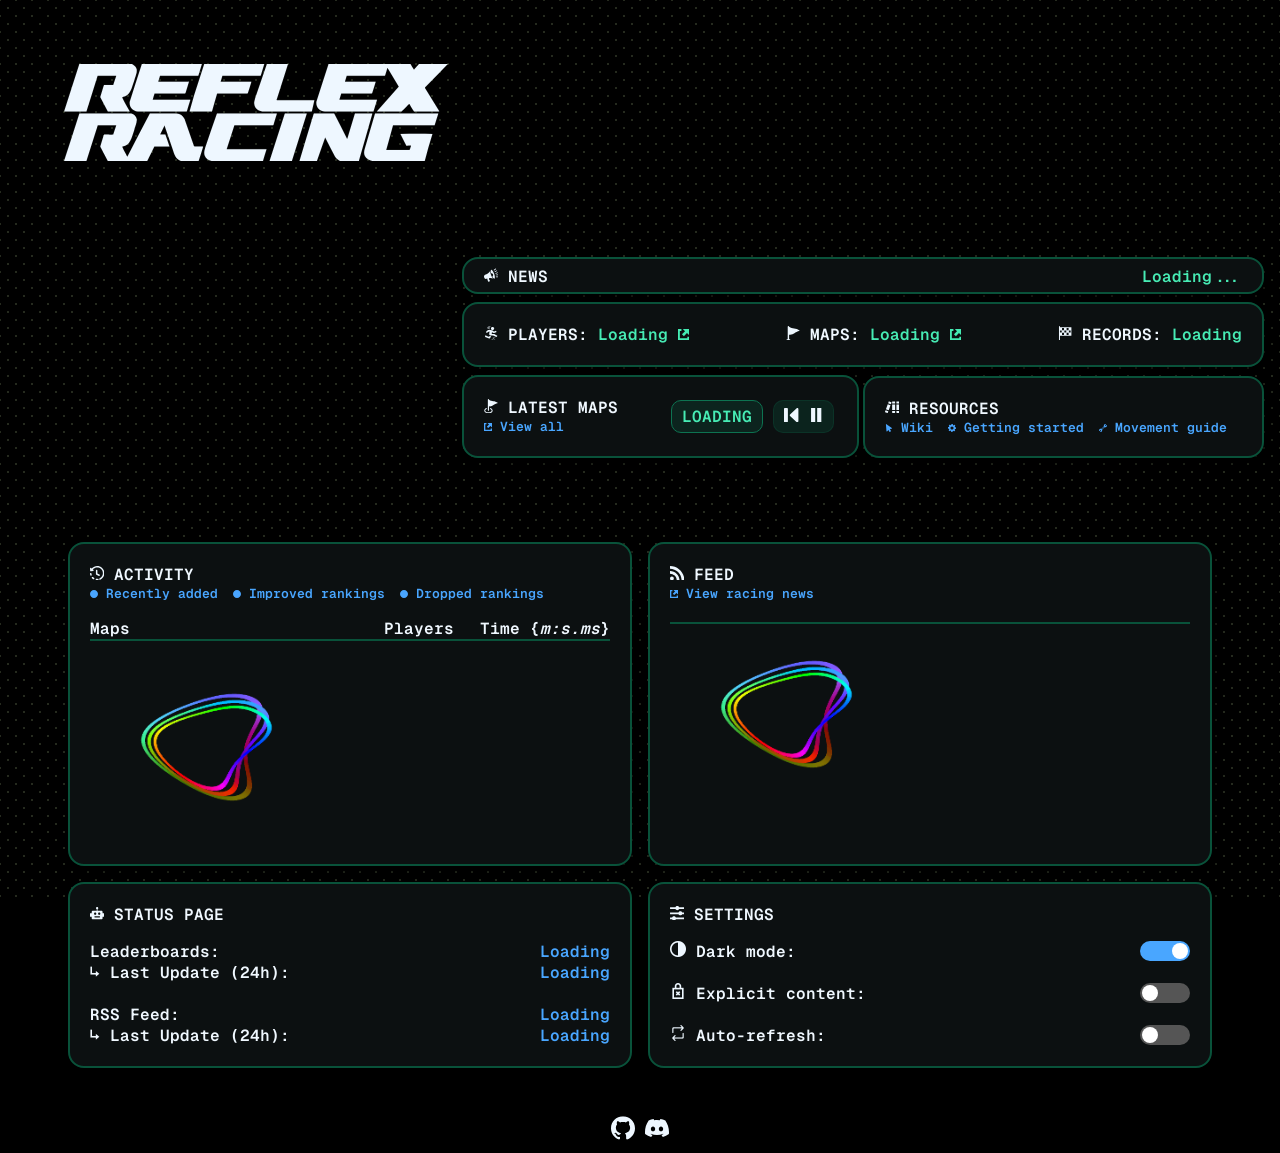
==== leaderboards/index.htm @ 03b244c4 "Updated trimmed text formatting and fetch idb failover" ====
<!DOCTYPE html>
<html>
    <head>
        <meta charset="utf-8" name="viewport" content="width=device-width, initial-scale=1">
        <link rel="shortcut icon" href="../static/images/favicon.ico" type="image/x-icon">
        <link rel="stylesheet" href="../bin/core/fonts.css?v=0.1">
        <link rel="stylesheet" href="../bin/core/style.css?v=0.2">
        <link id="theme" rel="stylesheet" href="../bin/core/themedark.css?v=0.1">
        <script src="../bin/core/collection.js?v=0.1"></script>
        <script src="../bin/core/leaderboards.js?v=0.1"></script>
        <script src="../bin/core/content.js?v=0.1"></script>
        <title>Reflex Racing > Leaderboards</title>
    </head>
    <body style="cursor:default">
        <div id="background" class="bg-pattern"></div>
        <a id="logo" class="logo-leaderboards" href="../"></a>
        <div class="rc-header-panels svg-info-large">
            <div class="rc-info-panel">
                <div class="info-panel-summary">
                    <div class="info-panel-row-details">
                        <span id="info_panel_quick_announcement_title">NEWS</span>
                        <span id="info_panel_quick_announcement_content" class="info-panel-content-details svg-info"><a href="#loading">Loading...</a></span>
                    </div>
                </div>
            </div>
            <div class="rc-info-panel">
                <div class="info-panel-summary">
                    <div class="info-panel-row-details">
                        <span><span id="info_panel_stats_players"></span><span id="player_count" class="info-panel-content-details svg-info">PLAYERS</span></span>
                        <span><span id="info_panel_stats_maps"></span><span id="map_count" class="info-panel-content-details svg-info">MAPS</span></span>
                        <span><span id="info_panel_stats_records"></span><span id="record_count" class="info-panel-content-details svg-info">RECORDS</span></span>
                    </div>
                </div>
            </div>
            <div class="rc-info-panel">
                <div class="info-panel-summary">
                    <span id="info_panel_maps_title" class="info-panel-title"></span>
                    <span class="info-panel-details svg-info-small"><a id="info_panel_show_all_maps" href="./maps/"></a></span>
                </div>
                <div class="slideshow-panel-controls">
                    <span id="slideshow_panel_controls_status" class="btn-flat btn-flat-info">LOADING</span>
                    <div class="slideshow-panel-media-buttons">
                        <button onclick="resetSlideshow()" id="slideshow_panel_controls_rewind" class="btn-text" disabled>Rewind</button>
                        <button onclick="autoSlideshow()" id="slideshow_panel_controls_play" class="btn-text" disabled>Play</button>
                    </div>
                </div>
            </div>
            <div class="rc-info-panel">
                <div class="info-panel-summary">
                    <span id="info_panel_resources_title" class="info-panel-title"></span>
                    <span id="info_panel_resources_links" class="info-panel-details svg-info-small"></span>
                </div>
            </div>
        </div>
        <div id="slideshow" class="rc-slideshow svg-info"></div>
        <div class="rc-info-panels svg-info-large">
            <div class="rc-info-panels-left">
                <div class="rc-info-panel info-panel-column rc-activity-panel">
                    <div class="info-panel-card">
                        <div id="info_panel_activity_header" class="info-panel-scroll-header">
                            <span id="info_panel_activity_title" class="info-panel-title">ACTIVITY</span>
                            <span id="info_panel_activity_header_panel" class="info-panel-details svg-info-small">Loading</span>
                            <ul id="info_panel_activity_tabs" class="info-panel-row-details info-panel-row-activity">
                                <li><span class="info-panel-activity-grid-left"><span>Maps</span><span>Players</span></span><span class="info-panel-activity-grid-right">Time {<i>m:s.ms</i>}</span></li>
                            </ul>
                        </div>
                        <ul id="info_panel_activity_data" class="info-panel-row-details info-panel-row-activity"></ul>
                    </div>
                </div>
                <div class="rc-info-panel info-panel-column">
                    <div class="info-panel-card">
                        <span id="info_panel_statuspage_title" class="info-panel-title">STATUS PAGE</span>
                        <ul class="info-panel-row-details">
                            <li><span class="info-panel-title">Leaderboards:</span><span id="info_panel_tracker_status" class="info-panel-details svg-info" style="cursor:pointer;">Loading</span></li>
                            <li><span class="info-panel-title">&rdsh; Last Update (24h):</span><span id="info_panel_tracker_lastupdate" class="info-panel-details svg-info">Loading</span></li><br>
                            <li><span class="info-panel-title">RSS Feed:</span><span id="info_panel_rss_status" class="info-panel-details svg-info" style="cursor:pointer;">Loading</span></li>
                            <li><span class="info-panel-title">&rdsh; Last Update (24h):</span><span id="info_panel_rss_lastupdate" class="info-panel-details svg-info">Loading</span></li>
                        </ul>
                    </div>
                </div>
            </div>
            <div class="rc-info-panels-right">
                <div class="rc-info-panel info-panel-column rc-rss-panel">
                    <div class="info-panel-card">
                        <div id="info_panel_feed_header" class="info-panel-scroll-header">
                            <span id="info_panel_feed_title" class="info-panel-title">FEED</span>
                            <span class="info-panel-details svg-info-small"><a id="info_panel_community_feed" href="/news" title="News page is wip"></a></span>
                        </div>
                        <div class="info-panel-row-details">
                            <div id="info_panel_feed_content"></div>
                        </div>
                    </div>
                </div>
                <div class="rc-info-panel info-panel-column">
                    <div class="info-panel-card">
                        <span id="info_panel_settings_title" class="info-panel-title">SETTINGS</span>
                        <ul class="info-panel-row-details">
                            <li><span class="info-panel-title"><img id="info_panel_settings_darkmode_preview" src="../static/images/shortcut_darkmode_switch.png" class="shortcut-preview"/> Dark mode:</span><span class="info-panel-details svg-info toggle"><input id="info_panel_settings_darkmode" type="checkbox" onchange="changeStyleCSS(this)" checked/><label id="info_panel_settings_darkmode_label"></label></span></li><br>
                            <li><span class="info-panel-title"><img id="info_panel_settings_nsfw_preview" src="../static/images/shortcut_nsfw_off.png" class="shortcut-preview"/> Explicit content:</span><span class="info-panel-details svg-info toggle"><input id="info_panel_settings_nsfw" type="checkbox" onchange="changeExplicitContent(this)"/><label id="info_panel_settings_nsfw_label"></label></span></li><br>
                            <li><span class="info-panel-title"><img id="info_panel_settings_autorefresh_preview" src="../static/images/shortcut_autorefresh_off.png" class="shortcut-preview"/> Auto-refresh:</span><span class="info-panel-details svg-info toggle"><input id="info_panel_settings_autorefresh" type="checkbox" onchange="changeAutoRefresh(this)"/><label id="info_panel_settings_autorefresh_label"></label></span></li>
                        </ul>
                    </div>
                </div>
            </div>
        </div>
        <div id="footer" class="svg-info-xlarge"></div>
        <script>
            initIDB();
            initCheckbox('info_panel_settings_darkmode', lsiTheme, 'dark');
            initCheckbox('info_panel_settings_nsfw', lsiNSFW, '1');
            initCheckbox('info_panel_settings_autorefresh', lsiAutoRefresh, '1');
            changeStyleCSS();
            changeExplicitContent();
            changeAutoRefresh();
            document.getElementById('footer').innerHTML = footerLinks;
            //Header [News]
            document.getElementById('info_panel_quick_announcement_title').innerHTML = SVG_ANNOUCEMENT+' NEWS';
            document.getElementById('info_panel_quick_announcement_content').innerHTML = '<a href="#loading">Loading...</a>';
            //Header [Stats]
            document.getElementById('info_panel_stats_players').innerHTML = SVG_PLAYER+' PLAYERS: ';
            document.getElementById('player_count').innerHTML = '<a href="'+getHrefPlayer()+'">Loading '+SVG_OPEN_LINK+'</a>';
            document.getElementById('info_panel_stats_maps').innerHTML = SVG_MAP+' MAPS: ';
            document.getElementById('map_count').innerHTML = '<a href="'+getHrefMap()+'">Loading '+SVG_OPEN_LINK+'</a>';
            document.getElementById('info_panel_stats_records').innerHTML = SVG_RECORD+' RECORDS: ';
            document.getElementById('record_count').innerHTML = 'Loading';
            //Header [Latest Maps]
            document.getElementById('info_panel_maps_title').innerHTML = SVG_LATEST_MAP+' LATEST MAPS';
            document.getElementById('info_panel_show_all_maps').innerHTML = SVG_OPEN_LINK_SMALL+' View all';
            //Header [Slideshow controls]
            document.getElementById('slideshow_panel_controls_rewind').innerHTML = SVG_REWIND;
            document.getElementById('slideshow_panel_controls_play').innerHTML = SVG_PAUSE;
            //Header [Resources]
            document.getElementById('info_panel_resources_title').innerHTML = SVG_RESOURCES+' RESOURCES';
            document.getElementById('info_panel_resources_links').innerHTML = '<a href="/wiki/reflex-racing-wiki">'+SVG_WIKI+' Wiki</a>'+
                '<a href="/wiki/getting-started">'+SVG_GEAR+' Getting started</a>'+
                '<a href="/wiki/movement/menu">'+SVG_WRENCH+' Movement guide</a>';
            //Panel [Activity]
            document.getElementById('info_panel_activity_title').innerHTML = SVG_ACTIVITY+' ACTIVITY';
            document.getElementById('info_panel_activity_header_panel').innerHTML = '<button activityClassName="new-ranking" onclick="displayActivity(this, true)" class="btn-text" disabled>'+SVG_TOGGLE_ENABLED+' Recently added</button>'+
                '<button activityClassName="improved-ranking" onclick="displayActivity(this, true)" class="btn-text" disabled>'+SVG_TOGGLE_ENABLED+' Improved rankings</button>'+
                '<button activityClassName="dropped-ranking" onclick="displayActivity(this, true)" class="btn-text" disabled>'+SVG_TOGGLE_ENABLED+' Dropped rankings</button>';
            document.getElementById('info_panel_activity_data').innerHTML = LOADING_GIF_L1;
            //Panel [Feed]
            document.getElementById('info_panel_feed_title').innerHTML = SVG_RSS+' FEED';
            document.getElementById('info_panel_community_feed').innerHTML = SVG_OPEN_LINK_SMALL+' View racing news';
            document.getElementById('info_panel_feed_content').innerHTML = LOADING_GIF_L1;
            //Panel [Status Page]
            document.getElementById('info_panel_statuspage_title').innerHTML = SVG_BOT+' STATUS PAGE';
            //Panel [Settings]
            document.getElementById('info_panel_settings_title').innerHTML = SVG_SETTINGS+' SETTINGS';

            async function main() {
                const rawMaps = await getIDBDataset(idbKeyMaps);
                const rawPlayers = await getIDBDataset(idbKeyPlayers);
                const rawRecords = await getIDBDataset(idbKeyRecords);
                const rawActivity = await getIDBDataset(idbKeyActivity);
                const rawRSS = await getIDBDataset(idbKeyRSS);
                const rawMetadata = await getIDBDataset(idbKeyMetadata);

                const fnMaps = new Maps(rawMaps);
                const fnPlayers = new Players(rawPlayers);
                const fnRecords = new Records(rawRecords);
                const fnActivity = new Activity(rawActivity);
                const fnMetadata = new Metadata(rawMetadata);

                const leaderboardsPreview = () => {
                    let i = 0, output = '';
                    const cardMaxRecords = 6;
                    const mapLBCharLimit = 27;
                    const latestMaps = fnMaps.getLatest(40, mapLBCharLimit);
                    while(i < latestMaps.length) {
                        const topRecords = fnRecords.getByMap(latestMaps[i].id);
                        const mapTitle = '<a class="cell-title" href="'+getHrefMap(latestMaps[i].id, 0)+'">'+SVG_OPEN_LINK+'&nbsp;'+filterExplicitContent(latestMaps[i].title, latestMaps[i].censored_title).span+'</a>';
                        let mapPreview = '<a href="'+getHrefMap(latestMaps[i].id, 0)+'">';
                        if(latestMaps[i].preview_url) {
                            mapPreview += '<img map_id="'+latestMaps[i].id+'" class="cell-preview" src="'+latestMaps[i].preview_url+'" onerror="setBackgroundAlt(this);"/></a>';
                        }
                        else {
                            if(latestMaps[i].creator === 'null') {
                                mapPreview += '<div class="cell-broken-preview"><span>'+SVG_WARN+'</span>&nbsp;<span>Deleted</span>&nbsp;<span>'+SVG_WARN+'</span></div>';
                            }
                            else {
                                mapPreview += '<div class="cell-missing-preview"><span>No preview</span></div></a>';
                            }
                        }
                        const mapRecords = '<span class="cell-records no-select">'+topRecords.length+' Record'+(topRecords.length !== 1 ? 's': '')+'</span>';

                        let mapTopPlayer = '';
                        for(let pl = 0; pl < cardMaxRecords; pl++) {
                            mapTopPlayer += '<li class="cell-leaderboards-row '+getTableRowBGColor(pl)+'">';
                            if(topRecords[pl]) {
                                const formattedScore = formatScore(topRecords[pl].score);
                                const playerName = fnPlayers.getNameById(topRecords[pl].player_id, false, 26-formattedScore.length);
                                if(playerName.str) {
                                    mapTopPlayer += '<span class="cell-top-player-name-'+pl+'">'+
                                                        '<span class="cell-top-player-position">#'+(pl+1)+'</span>&nbsp;'+
                                                        '<a href="'+getHrefPlayer(topRecords[pl].player_id)+'">'+playerName.span+'</a>'+
                                                    '</span>'+
                                                    '<span class="cell-top-player-score-'+pl+'">'+formattedScore+'</span></li>';
                                }
                                else {
                                    mapTopPlayer += '<span class="cell-top-player-name-'+pl+'">'+
                                                        '<span class="cell-top-player-position">#'+(pl+1)+'</span>&nbsp;[deleted]'+
                                                    '</span>'+
                                                    '<span class="cell-top-player-score-'+pl+'">'+formattedScore+'</span></li>';
                                }
                            }
                            else {
                                mapTopPlayer += '&nbsp;</li>';
                            }
                        }
                        const mapPlayers = '<ul class="cell-players">'+mapTopPlayer+'</ul>';

                        output += '<div class="cell-map">'+mapTitle+mapPreview+mapRecords+mapPlayers+'</div>';
                        i++;
                    }

                    if(output !== '') {
                        return '<div id="slideshow_wrapper" class="cell-group cell-group-scroll">'+output+'</div>'+'<div id="slideshow_wrapper_hidden" aria-hidden class="cell-group cell-group-scroll">'+output+'</div>';
                    }
                    return output;
                };

                const activityPreview = (recordLimit = 200) => {
                    let output = new Array();
                    const activityObj = fnActivity.orderByDate();
                    for(let ai = 0; ai < activityObj.length; ai++) {
                        const playerNameEntry = fnPlayers.getNameById(activityObj[ai].player_id, true);
                        let playerName = (playerNameEntry.str || '[deleted]');
                        let mapTitle = fnMaps.getTitleById(activityObj[ai].map_id);
                        trimmedNames = trimStrLength(playerName, 13, mapTitle.str, 15);
                        playerName = trimmedNames[0];
                        mapTitle.str = trimmedNames[1];

                        let activitySymbol = '+';
                        let activityTypeClass = '';
                        let activityDetails = playerNameEntry.str+' ';
                        //const warnOverwrite = 'To avoid this, check out the addons section in the getting started wiki guide.';
                        if(activityObj[ai].type === 'update_record') {
                            if(activityObj[ai].details.rank > 0) {
                                activitySymbol = '&uarr;';
                                activityTypeClass = 'improved-ranking';
                                activityDetails += 'climbed the leaderboards by '+activityObj[ai].details.rank+' places!';
                            }
                            else if(activityObj[ai].details.rank < 0) {
                                activitySymbol = '&darr;';
                                activityTypeClass = 'dropped-ranking';
                                activityDetails += 'lost '+Math.abs(activityObj[ai].details.rank)+' places by overwriting a previous record!'; //+warnOverwrite
                            }
                            else {
                                activitySymbol = '=';
                                if(activityObj[ai].details.score > 0) {
                                    activityTypeClass = 'improved-ranking';
                                    activityDetails += 'recorded a new personal best!';
                                }
                                else {
                                    activityTypeClass = 'dropped-ranking';
                                    activityDetails += 'overwrote a previous record!'; //+warnOverwrite
                                }
                            }
                        }
                        else {
                            activityTypeClass = 'new-ranking';
                            activityDetails += 'added a new record!';
                        }

                        const activityScoreSpan = (activityObj[ai].type === 'update_record' ? (activityObj[ai].details.score < 0 ? '<span class="span-special-crit">+' : '<span class="span-special-info">-') : '<span class="span-special-value">')+formatScore(activityObj[ai].details.score)+' ['+activitySymbol+']</span>';
                        const activityTargetSpan = '<a href="'+getHrefMap(activityObj[ai].map_id, 0)+'" class="activity-link-map">'+mapTitle.span+'</a>'+(playerNameEntry.str ? '<a href="'+getHrefPlayer(activityObj[ai].player_id)+'" class="activity-link-player">'+playerNameEntry.span+'</a>' : playerName);

                        output.push('<li class="cell-leaderboards-row '+activityTypeClass+' '+getTableRowBGColor(ai)+'"><span class="info-panel-activity-grid-left">'+activityTargetSpan+'</span><span class="info-panel-activity-grid-right" title="'+activityDetails+'">'+activityScoreSpan+'</span></li>');
                    }

                    if(output.length > 0) {
                        return output.join('');
                    }
                    return '<li><span>No recent activity.</span></li>';
                };

                document.getElementById('background').innerHTML = getMapPreview(fnMaps.getPreviewUrl());
                //Header [News]
                document.getElementById('info_panel_quick_announcement_content').innerHTML = formatRSS(rawRSS, 1, true);
                //Header [Stats]
                document.getElementById('player_count').innerHTML = '<a href="'+getHrefPlayer()+'">'+fnPlayers.count()+' '+SVG_OPEN_LINK+'</a>';
                document.getElementById('map_count').innerHTML = '<a href="'+getHrefMap()+'">'+fnMaps.count()+' '+SVG_OPEN_LINK+'</a>';
                document.getElementById('record_count').innerHTML = fnRecords.count();
                //Header [Slideshow controls]
                document.getElementById('slideshow_panel_controls_status').innerHTML = 'AUTO';
                document.getElementById('slideshow_panel_controls_rewind').disabled = false;
                document.getElementById('slideshow_panel_controls_rewind').innerHTML = SVG_REWIND;
                document.getElementById('slideshow_panel_controls_play').disabled = false;
                document.getElementById('slideshow_panel_controls_play').innerHTML = SVG_PAUSE;
                //Slideshow
                document.getElementById('slideshow').innerHTML += leaderboardsPreview();
                //Panel [Activity]
                document.getElementById('info_panel_activity_title').innerHTML = SVG_ACTIVITY+' ACTIVITY';
                document.getElementById('info_panel_activity_header_panel').innerHTML = '<button activityClassName="new-ranking" onclick="displayActivity(this, true)" class="btn-text">'+SVG_TOGGLE_ENABLED+' Recently added</button>'+
                    '<button activityClassName="improved-ranking" onclick="displayActivity(this, true)" class="btn-text">'+SVG_TOGGLE_ENABLED+' Improved rankings</button>'+
                    '<button activityClassName="dropped-ranking" onclick="displayActivity(this, true)" class="btn-text">'+SVG_TOGGLE_ENABLED+' Dropped rankings</button>';
                document.getElementById('info_panel_activity_data').innerHTML = activityPreview();
                //Panel [Feed]
                document.getElementById('info_panel_feed_content').innerHTML = formatRSS(rawRSS, 20);
                //Panel [Tracker]
                document.getElementById('info_panel_statuspage_title').innerHTML = SVG_BOT+' STATUS PAGE';
                document.getElementById('info_panel_tracker_status').innerHTML = fnMetadata.getLeaderboardsStatus(1);
                document.getElementById('info_panel_tracker_lastupdate').innerHTML = fnMetadata.getLeaderboardsLastUpdate();
                document.getElementById('info_panel_rss_status').innerHTML = fnMetadata.getFeedStatus(1);
                document.getElementById('info_panel_rss_lastupdate').innerHTML = fnMetadata.getFeedLastUpdate();
            }

            main();
        </script>
        <noscript>
            <style>
                .rc-header-panels,
                .rc-slideshow,
                .rc-info-panels,
                a#logo,
                #header,
                #footer,
                #wrapper_cmaps,
                #wrapper_records,
                #display_player,
                #display_map,
                #map_details {
                    display: none;
                }
            </style>
            <div id="logo" class="logo-header" style="place-self: center; margin: 4em;">
                <span>reflex<br>racing</span>
            </div>
            <h1>Your browser does not support JavaScript!</h1>
            <h2>Redirecting to /wiki...</h2>
            <meta http-equiv="refresh" content="5;URL=/wiki/reflex-racing-wiki">
        </noscript>
    </body>
</html>
---- bin/core/fonts.css ----
@font-face
{
    /* ./AlteHaasGrotesk-licence.txt */
    font-family: "AlteHaasGroteskBold";
    src: url("../../static/fonts/AlteHaasGroteskBold.ttf");
}

@font-face
{
    /* ./geist-mono-licence.txt */
    font-family: "GeistMono";
    src: url("../../static/fonts/GeistMono-VariableFont_wght.ttf");
}
---- bin/core/style.css ----
h1, h2 {
    font-family: GeistMono, monospace;
    color: #f0f8ff;
    text-align: center;
}

.rc-menu {
    font-family: AlteHaasGroteskBold, sans-serif;
    font-size: calc(100% + 2.5vw);
}

.rc-menu > * {
    color: #f0f8ff;
}

.rc-menu > ul {
    margin: 3%;
    padding: 0;
}

.rc-menu > ul > li {
    padding-top: 1%;
}

.rc-menu > ul > li > a {
    color: #f0f8ff;
    text-decoration: none;
}

.rc-menu > ul > li > a:hover {
    color:#47ebb4;
    -webkit-transition: color 0.1s;
    -moz-transition: color 0.1s;
    -o-transition:color 0.1s;
    transition: color 0.1s;
}

li {
    list-style: none;
}

body {
    background-color: black;
    -webkit-font-smoothing: antialiased;
    -moz-osx-font-smoothing: grayscale;
    text-rendering: optimizeLegibility;
    margin: 0;
    padding: 0;
}

.home {
    overflow: hidden;
}

.no-select {
    -moz-user-select: none;
    -khtml-user-select: none;
    -webkit-user-select: none;
    -ms-user-select: none;
    user-select: none;
}

#background {
    z-index: -1;
    overflow: hidden;
    width: 100%;
    height: 100%;
}

#background .video {
    z-index: -1;
    filter: blur(20px) sepia(1) brightness(0.4) hue-rotate(145deg);
    position: fixed;
    width: 100%;
    height: 100%;
    object-fit: fill;
}

#background img {
    width: 100%;
    height: 100%;
    filter: blur(20px) sepia(1) brightness(0.3) hue-rotate(145deg);
    z-index: -2;
    position: fixed;
}

.rc-header {
    content: url(../../static/svg/reflex-racing-logo.svg);
    cursor: cell;
    margin: 3%;
}

.rc-header span {
    color: #f0f8ff;
    font-size: calc(100% + 5.5vw);
    line-height: 75%;
    letter-spacing: 2px;
}

#logo {
    content: url(../../static/svg/reflex-racing-logo.svg);
    cursor: cell;
    width: 40vw;
    margin: 4em;
    filter: brightness(0) saturate(100%) invert(100%) sepia(27%) saturate(4917%) hue-rotate(178deg) brightness(103%) contrast(111%);
}

#logo.logo-leaderboards {
    float: left;
    width: 30vw;
}

#logo.logo-header {
    display: flex;
    justify-self: center;
    margin-bottom: 2em;
}

.rc-header-mini > .overview {
    width: 60%;
    float: right;
}

.rc-header-mini > .overview p {
    font-family: AlteHaasGroteskBold, sans-serif;
    color: #f0f8ff;
    font-size: calc(100% + 0.3vw);
    margin: 0;
    text-align: right;
}

.rc-header-panels {
    margin: 2em 1em;
    float: right;
}

.rc-info-panels {
    width: 100%;
    display: flex;
    margin: 0;
    margin-bottom: 1em;
    justify-content: center;
    align-items: flex-start;
}

.rc-info-panels-left,.rc-info-panels-right {
    width: 50%;
    display: flex;
    flex-direction: column;
    margin: 0.5em;
}

.rc-info-panels-left {
    align-items: flex-end;
}

.rc-info-panels-right {
    align-items: flex-start;
}

.rc-info-panels .rc-info-panel .info-panel-details,
.rc-header-panels > .rc-info-panel .info-panel-details {
    font-size: small;
}

.rc-header-panels > .rc-info-panel:first-child,
.rc-header-panels > .rc-info-panel:nth-child(2) {
    display: grid;
    margin-bottom: 1%;
}

.rc-header-panels > .rc-info-panel:first-child > .info-panel-summary {
    padding-top: 7px;
    padding-bottom: 5px;
}

.rc-header-panels > .rc-info-panel:first-child .info-panel-row-details,
.rc-header-panels > .rc-info-panel:nth-child(2) .info-panel-row-details {
    text-align-last: justify;
}

.rc-header-panels > .rc-info-panel:first-child .info-panel-row-details > span,
.rc-header-panels > .rc-info-panel:nth-child(2) .info-panel-row-details > span {
    display: inline-block;
}

.rc-info-panels .rc-info-panel ul.info-panel-row-details {
    padding: 0;
    margin: 1em 0 0 0;
}

.rc-info-panels .rc-info-panel ul.info-panel-4stat-details,
.rc-info-panels .rc-info-panel ul.info-panel-3stat-details {
    display: flex;
    flex-wrap: wrap;
    justify-content: space-between;
    padding: 0;
    margin: 0;
    list-style: none;
}

.rc-info-panels .rc-info-panel ul.info-panel-hzchart-details {
    padding: 0;
    margin: 0;
}

.rc-info-panels .rc-info-panel ul.info-panel-4stat-details li {
    display: flex;
    flex-direction: column;
    align-items: center;
    flex: 1 1 calc(25% - 10px); /* 4 x row */
    margin: 5px;
    box-sizing: border-box;
}

.rc-info-panels .rc-info-panel ul.info-panel-3stat-details li {
    display: flex;
    flex-direction: column;
    align-items: center;
    flex: 1 1 calc(33% - 10px); /* 3 x row */
    margin: 5px;
    box-sizing: border-box;
}

.rc-info-panels .rc-info-panel ul.info-panel-hzchart-details li {
    display: flex;
    flex-direction: row;
    align-items: center;
    flex: 1 1 calc(33% - 10px); /* 3 x row */
    margin: 5px;
    box-sizing: border-box;
}

.rc-info-panels .rc-info-panel ul.info-panel-4stat-details li > .info-panel-details,
.rc-info-panels .rc-info-panel ul.info-panel-3stat-details li > .info-panel-details {
    font-size: xx-large;
}

.info-panel-3stat-details li > a {
    text-decoration: none;
}

.info-panel-3stat-details li > a:hover {
    text-decoration: underline;
}

.rc-info-panels .rc-info-panel ul.info-panel-hzchart-details li > .info-panel-details {
    font-size: x-large;
}

.rc-info-panels .rc-info-panel ul.info-panel-row-details li > .info-panel-details {
    float: right;
    font-size: inherit;
}

.rc-info-panels .rc-info-panel ul.info-panel-row-activity li {
    display: flex;
    justify-content: space-between;
}

.cell-players > li:hover,
.rc-info-panels .rc-info-panel ul.info-panel-row-activity li:hover {
    background-color: #363636 !important;
}

.rc-info-panels .rc-info-panel ul.info-panel-row-activity li > .info-panel-activity-grid-left {
    width: 70%;
    display: inline-flex;
    justify-content: space-between;
}

.rc-info-panels .rc-info-panel ul.info-panel-row-activity li > .info-panel-activity-grid-right {
    float: right;
}

#info_panel_activity_header {
    padding-bottom: 0;
}

.activity-link-map {
    color: #c0c0c0;
}

.activity-link-player {
    color: #f0f8ff;
}

.rc-menu-panel {
    width: 60vw;
    color: #f0f8ff;
    font-size: calc(100% + 0.1vw);
    background-color: #0c1011;
    font-family: GeistMono, monospace;
    font-weight: 600;
    font-size: medium;
    display: flex;
    justify-content: center;
    border-bottom-left-radius: 16px;
    border-bottom-right-radius: 16px;
    border: 2px solid #09523a;
    box-shadow: rgba(0, 0, 0, 60%) 5px 5px 10px 0;
}

.rc-menu-panel:hover {
    border-color: #0d7351;
    transition: all .1s ease;
}

.rc-info-panel {
    color: #f0f8ff;
    border-radius: 16px;
    box-shadow: rgba(0, 0, 0, 60%) 5px 5px 10px 0;
    font-size: calc(100% + 0.1vw);
    background-color: #0c1011;
    font-family: GeistMono, monospace;
    font-weight: 600;
    font-size: medium;
    border: 2px solid #09523a;
    transition: all .1s ease;
    display: inline-block;
}

.rc-info-panel-special {
    background-color: #0c1011;
    border: 2px solid #525109;
}

.rc-info-panel-special:hover {
    border: 2px solid hsl(59, 80%, 25%) !important;
}

.rc-rss-panel {
    height: 25vw;
    overflow-y: scroll;
    overflow-x: hidden;
    scrollbar-color: #09523a transparent;
    position: relative;
    background-color: #0c1011;
}

.rc-rss-panel > .info-panel-card {
    padding: 0 20px;
}

.info-panel-rss-post {
    padding: 2em 0;
    margin: 0.5em 0;
    border-bottom: #09523a 2px solid;
    border-top: #09523a 2px dashed;
    display: grid;
}

.info-panel-rss-post:hover {
    border-color: #0d7351;
    transition: all .1s ease;
}

.info-panel-rss-post > ul {
    margin: 0;
}

.info-panel-rss-post > ul > li {
    list-style: circle;
}

.info-panel-rss-post > p {
    margin: 1em 1em 0 1em;
}

.info-panel-rss-post > p > a {
    color: #dcdc86;
    text-decoration: none;
}

.info-panel-rss-post > p > a:hover {
    text-decoration: underline;
}

.info-panel-rss-post img {
    display: none;
}

.info-panel-news-wrapper {
    height: 30vw;
    display: flex;
    overflow: hidden;
}

.info-panel-news-menu {
    width: 20%;
    border-right: 2px solid #09523a;
    text-align: right;
    padding: 1em 0;
}

.info-panel-news-menu {
    width: 20%;
    border-right: 2px solid #09523a;
    text-align: right;
    overflow-x: hidden;
    overflow-y: scroll;
    scrollbar-color: #09523a transparent;
}

.info-panel-news-menu > span {
    margin-right: 1em;
}

.info-panel-news-content {
    width: 80%;
    overflow-x: hidden;
    overflow-y: scroll;
    scrollbar-color: #09523a transparent;
}

.info-panel-scroll-header {
    display: grid;
    position: sticky;
    top: 0;
    z-index: 2;
    padding: 20px 0;
    border-bottom: #09523a 2px solid;
    background-color: #0c1011;
    border-top-left-radius: inherit;
    border-top-right-radius: inherit;
}

.info-panel-window-header {
    display: flex;
    justify-content: space-around;
    border-radius: 16px 16px 0 0;
    border-bottom: #09523a 2px solid;
    background-color: #0c1011;
}

.info-panel-window-header > div {
    width: 100%;
    padding: 20px;
    text-align: center;
    border-left: 1px solid #09523a;
    border-right: 1px solid #09523a;
}

.info-panel-window-header > div.selected {
    background-color: #09523a !important;
}

.info-panel-window-header > div:hover {
    cursor: pointer;
    background-color: #052e21;
}

.info-panel-window-header > div:first-child {
    border-left: none;
}

.info-panel-window-header > div:last-child {
    border-right: none;
}

.info-panel-window-content {
    min-height: 20em;
}

.rc-info-panel:hover {
    border: 2px solid #0d7351;
}

.rc-info-panel .info-panel-content-details {
    color: #47ebb4;
}

.rc-info-panel .info-panel-details {
    color: #49a6ff;
}

.rc-info-panel .info-panel-details > button,
.rc-info-panel .info-panel-details > a,
.rc-info-panel .info-panel-content-details > a {
    text-decoration: none;
    color: inherit;
    transition: all .1s ease;
    overflow-wrap: break-word;
}

.info-panel-3stat-details > li > .info-panel-details > a,
.info-panel-4stat-details > li > .info-panel-details > a {
    display: inherit;
    text-align: center;
}

.info-panel-3stat-details > li > .info-panel-title,
.info-panel-4stat-details > li > .info-panel-title {
    text-align: center;
}

div > .info-panel-details > button,
div > .info-panel-details > a {
    padding-right: 15px;
}

.rc-info-panel .info-panel-details > button:hover,
.rc-info-panel .info-panel-details > a:hover {
    color: #7bc1ff;
}

.rc-info-panel .info-panel-content-details > button:hover,
.rc-info-panel .info-panel-content-details > a:hover {
    color: #b3ffe5;
}

.rc-info-panel .info-panel-details > button > svg,
.rc-info-panel .info-panel-title > .info-panel-details > svg,
.rc-info-panel .info-panel-title > .table-page-nav > button > svg,
.rc-info-panel .info-panel-details > a > svg {
    filter: brightness(0) saturate(100%) invert(52%) sepia(92%) saturate(1212%) hue-rotate(187deg) brightness(101%) contrast(103%);
}

.rc-info-panel .info-panel-content-details > button > svg,
.rc-info-panel .info-panel-content-details > a > svg {
    filter: brightness(0) saturate(100%) invert(96%) sepia(46%) saturate(869%) hue-rotate(78deg) brightness(101%) contrast(101%);
}

.rc-info-panel .info-panel-details > button:hover > svg,
.rc-info-panel .info-panel-title > .table-page-nav > button:hover > svg,
.rc-info-panel .info-panel-details > a:hover > svg {
    transition: all .2s ease;
    filter: brightness(0) saturate(100%) invert(64%) sepia(99%) saturate(426%) hue-rotate(180deg) brightness(99%) contrast(105%);
}

.rc-info-panel .info-panel-content-details > button:hover > svg,
.rc-info-panel .info-panel-content-details > a:hover > svg {
    transition: all .2s ease;
    filter: brightness(0) saturate(100%) invert(90%) sepia(16%) saturate(651%) hue-rotate(93deg) brightness(104%) contrast(102%);
}

.rc-info-panel:has(.rc-leaderboards) {
    width: 100%;
    max-height: 35vw;
    min-height: 15vw;
    overflow-y: scroll;
    overflow-x: scroll;
    scrollbar-color: #09523a transparent;
    position: relative;
    background-color: #0c1011;
}

.rc-activity-panel {
    height: 25vw;
    overflow-y: scroll;
    overflow-x: hidden;
    scrollbar-color: #09523a transparent;
    position: relative;
    background-color: #0c1011;
}

.rc-activity-panel > .info-panel-card {
    padding: 0 20px 20px 20px;
}

.info-panel-summary {
    display: grid;
    float: left;
    padding: 20px;
}

.info-panel-card {
    display: grid;
    padding: 20px;
}

.info-panel-menu {
    display: flex;
}

.info-panel-menu > div {
    cursor: pointer;
    padding: 20px;
}

.info-panel-menu > div:has(ul:hover) > a,
.info-panel-menu > div > a:hover {
    filter: brightness(0) saturate(100%) invert(87%) sepia(14%) saturate(1243%) hue-rotate(94deg) brightness(106%) contrast(101%) drop-shadow(0px 0px 5px rgba(45, 255, 196, 1));
}

.info-panel-menu > div > ul {
	overflow: hidden;
    visibility: hidden;
	-webkit-transition: all 0.15s ease-in-out;
	-moz-transition: all 0.15s ease-in-out;
	-o-transition: all 0.15s ease-in-out;
	transition: all 0.15s ease-in-out;
    position: absolute;
    border: hsl(160, 0%, 18%) 2px solid;
    border-radius: 16px;
    z-index: 3;
    padding: 20px;
    opacity: 0;
}

.info-panel-menu > div:hover > ul {
    visibility: visible;
    border: hsl(160, 0%, 18%) 2px solid;
    z-index: 3;
    background-color: #0c1011;
    border-radius: 16px;
    padding: 20px;
    opacity: 1;
}

.info-panel-menu > div:hover > ul > li:hover {
    text-decoration: underline;
}

.rc-info-panel:has(.map-preview) {
    margin-right: 1em;
    flex: 1;
}

.rc-info-panel:has(.player-preview) {
    flex: 1;
}

.info-panel-column {
    width: 35em;
    margin-bottom: 1em;
}

.info-panel-ldb-map {
    width: 16em;
    height: 20em;
}

#slideshow_panel_controls_play > svg,
#slideshow_panel_controls_rewind > svg {
    transition: all .5s ease;
}

#slideshow_panel_controls_play:hover > svg,
#slideshow_panel_controls_rewind:hover > svg {
    filter: brightness(0) saturate(100%) invert(87%) sepia(100%) saturate(1243%) hue-rotate(94deg) brightness(106%) contrast(101%) drop-shadow(0px 0px 5px rgba(45, 255, 196, 1));
}

.slideshow-panel-controls {
    float: right;
    padding: 23px;
    display: flex;
    align-items: center;
}

.rc-slideshow {
    color: #f0f8ff;
    font-family: GeistMono, monospace;
    margin: 0 auto;
    padding: 20px 0;
    width: 100%;
    overflow: hidden;
    display: flex;
}

.rc-slideshow > * {
    flex: 0 0 100%;
}

.rc-slideshow:hover .cell-group-scroll {
    animation-play-state: paused;
}

.cell-group {
    display: flex;
    gap: 20px;
    padding-right: 20px;
    will-change: transform;
}

.cell-group-scroll {
    animation: scrolling 600s linear infinite;
}

.cell-map {
    width: 100%;
    color: #f0f8ff;
    border-radius: 16px;
    box-shadow: rgba(0, 0, 0, 60%) 5px 5px 10px 0;
    padding: 7px;
    font-size: calc(100% + 0.1vw);
    min-height: 200px;
    background-color: #0c1011;
    font-family: GeistMono, monospace;
    font-weight: 500;
    font-size: medium;
    border: 2px solid transparent;
    transition: all .1s ease;
}

.cell-map a:has(.cell-broken-preview) {
    text-decoration: none;
    color: #ff4141;
}

.cell-map a:has(.cell-broken-preview) svg {
    filter: brightness(0) saturate(100%) invert(41%) sepia(45%) saturate(5616%) hue-rotate(337deg) brightness(109%) contrast(110%);
}

.cell-map a:has(.cell-missing-preview) {
    text-decoration: none;
    color: inherit;
}

.cell-map:hover {
    border: 2px solid hsl(160, 80%, 25%);
}

.cell-map:has(.cell-preview:hover), .cell-map:has(.cell-title:hover),
.cell-map:has(.cell-broken-preview > span:hover), .cell-map:has(.cell-missing-preview > span:hover) {
    border: 2px solid #47ebb4;
}

.cell-title {
    text-decoration: none;
    font-family: GeistMono, monospace;
    font-weight: 800;
    position: absolute;
    padding: 0 15px 5px 10px;
    background-color: #0c1011;
    border-radius: 0 0 15px 0;
    color: #f0f8ff;
    z-index: 1;
}

.cell-title:hover {
    color: #7fffd4;
}

.cell-title:hover > svg {
    filter: brightness(0) saturate(100%) invert(87%) sepia(14%) saturate(1243%) hue-rotate(94deg) brightness(106%) contrast(101%) drop-shadow(0px 0px 5px rgba(45, 255, 196, 1));
}

.cell-preview {
    height: 200px;
    width: 300px;
    padding: 5px;
    border-radius: 10px;
}

.cell-missing-preview, .cell-broken-preview {
    height: 205px;
    width: 300px;
    padding: 5px;
    display: flex;
    flex-wrap: nowrap;
    align-content: center;
    justify-content: center;
    align-items: center;
}

@keyframes alertbg {
    0% {
        background-color: #951818;
    }
    50% {
        background-color: #bf1f1f;
    }
    100% {
        background-color: #951818;
    }
}

.cell-records {
    position: relative;
    padding: 5px 10px;
    top: -26px;
    background-color: #0c1011;
    border-radius: 0 15px 0 0;
    font-size: small;
}

.cell-players {
    display: grid;
    padding: 5px;
    margin: -20px 0 0 0;
}

#display_player,
#display_map,
#display_news {
    width: 100%;
    display: flex;
    flex-direction: column;
    align-items: center;
}

#display_player > .rc-info-panels {
    width: 60vw;
    display: flex;
    justify-content: center;
    align-items: flex-start;
    margin-top: 0;
}

#display_map > .rc-info-panels {
    width: 60vw;
    display: flex;
    margin-top: 0;
    justify-content: center;
    align-items: flex-start;
}

#display_news > .rc-info-panels {
    width: 60vw;
    display: flex;
    margin-top: 0;
    justify-content: center;
    align-items: flex-start;
}

#wrapper_cmaps table.rc-leaderboards th.table-header-column-creator,
#wrapper_cmaps table.rc-leaderboards td.table-column-creator {
    display: none;
}

#wrapper_cmaps table.rc-leaderboards td.table-column-published {
    padding: 0 10px;
}

table.rc-leaderboards {
    width: 100%;
    padding: 0 15px 15px 15px;
}

table.rc-leaderboards tbody > tr:hover {
    background-color: #363636 !important;
}

table.rc-leaderboards td.table-column-globalrank,
table.rc-leaderboards td.table-column-wr,
table.rc-leaderboards td.table-column-rank,
table.rc-leaderboards td.table-column-records,
table.rc-leaderboards td.table-column-favmaptype,
table.rc-leaderboards td.table-column-avgrank,
/*table.rc-leaderboards td.table-column-creator,
table.rc-leaderboards td.table-column-published,*/
table.rc-leaderboards td.table-column-key {
    padding: 0 10px;
}

table.rc-leaderboards > .rc-leaderboards-header {
    top: 0;
    z-index: 1;
    position: sticky;
    background-color: #0c1011;
}

table.rc-leaderboards > .rc-leaderboards-header {
    border-bottom: #0d7351 2px solid;
}

table.rc-leaderboards > .rc-leaderboards-header > tr > th {
    padding: 10px;
    border-bottom: #09523a 2px solid;
}

.player-preview {
    width: 100%;
    filter: blur(15px);
    position: relative;
}

.player-mid-preview {
    border-radius: 50%;
    width: 2em;
}

.player-mini-preview {
    border-radius: 50%;
    width: 1em;
}

.player-preview-focus {
    border-radius: 50%;
    position: absolute;
    border: 3px solid hsla(0, 0%, 0%, 0.8);
    justify-self: center;
    align-self: center;
}

.player-preview-title {
    position: absolute;
    justify-self: center;
    align-self: end;
    font-size: x-large;
    font-weight: 700;
    text-shadow: 0px 0px 5px black;
    z-index: 2;
    max-width: 30em;
    margin-bottom: 1em;
}

.map-mid-preview {
    border-radius: 16px;
    width: 8em;
}

.info-panel-card:has(.player-preview) {
    height: 350px;
    padding: 0;
    overflow: hidden;
    border-radius: 15px;
    display: flex;
    justify-content: center;
    align-items: center;
}

.info-panel-card:has(.map-preview) {
    padding: 5px;
}

.map-preview {
    border-radius: 8px;
    width: 100%;
    height: 350px;
    filter: blur(3px);
}

.map-preview-title {
    position: absolute;
    justify-self: center;
    align-self: center;
    margin-bottom: 5em;
    font-size: x-large;
    font-weight: 700;
    text-shadow: 0px 0px 5px black;
    z-index: 2;
    max-width: 30em;
}

.map-preview-steam {
    width: 2em;
}

a:has(.map-preview-steam) {
    filter: drop-shadow(2px 6px 6px black);
    position: absolute;
    justify-self: center;
    align-self: center;
}

a:hover:has(.map-preview-steam) {
    filter: contrast(0.8) saturate(0.4) drop-shadow(2px 6px 6px black);
}

.player-preview-steam {
    width: 2em;
}

a:has(.player-preview-steam) {
    filter: drop-shadow(2px 6px 6px black);
    position: absolute;
    justify-self: center;
    align-self: center;
    margin-top: 12em;
}

a:hover:has(.player-preview-steam) {
    filter: contrast(0.8) saturate(0.4) drop-shadow(2px 6px 6px black);
}

.map-type-icon-strafe {
    cursor: pointer;
    filter: brightness(0) saturate(100%) invert(82%) sepia(80%) saturate(471%) hue-rotate(14deg) brightness(116%) contrast(102%);
}

.map-type-icon-rocket {
    cursor: pointer;
    filter: brightness(0) saturate(100%) invert(22%) sepia(89%) saturate(5745%) hue-rotate(354deg) brightness(93%) contrast(79%);
}

.map-type-icon-grenade {
    cursor: pointer;
    filter: brightness(0) saturate(100%) invert(90%) sepia(21%) saturate(5367%) hue-rotate(59deg) brightness(143%) contrast(100%);
}

.map-type-icon-plasma {
    cursor: pointer;
    filter: brightness(0) saturate(100%) invert(27%) sepia(87%) saturate(1686%) hue-rotate(260deg) brightness(105%) contrast(113%);
}

.map-type-icon-stake {
    cursor: pointer;
    filter: brightness(4%) saturate(9%) invert(24%) sepia(67%) saturate(502%) hue-rotate(266deg) brightness(114%) contrast(129%);
}

.map-type-icon-tele {
    cursor: pointer;
    filter: brightness(0) saturate(100%) invert(74%) sepia(86%) saturate(592%) hue-rotate(356deg) brightness(101%) contrast(106%);
}

.map-type-icon-jumppad {
    cursor: pointer;
    filter: brightness(0) saturate(100%) invert(76%) sepia(29%) saturate(5786%) hue-rotate(76deg) brightness(99%) contrast(95%);
}

.map-type-icon-target {
    cursor: pointer;
    filter: brightness(0) saturate(100%) invert(52%) sepia(92%) saturate(1212%) hue-rotate(187deg) brightness(101%) contrast(103%);
}

.map-type-icon-turret {
    cursor: pointer;
    filter: brightness(0) saturate(100%) invert(44%) sepia(39%) saturate(3734%) hue-rotate(342deg) brightness(99%) contrast(105%);
}

.map-type-icon-lowgrav {
    cursor: pointer;
    filter: brightness(0) saturate(100%) invert(100%) sepia(27%) saturate(4917%) hue-rotate(178deg) brightness(103%) contrast(111%);
}

.map-type-icon-surf {
    cursor: pointer;
    filter: brightness(0) saturate(100%) invert(66%) sepia(39%) saturate(2867%) hue-rotate(144deg) brightness(102%) contrast(100%);
}

.map-type-icon-team {
    cursor: pointer;
    filter: brightness(0) saturate(100%) invert(100%) sepia(27%) saturate(4917%) hue-rotate(178deg) brightness(103%) contrast(111%);
}

.map-type-icon-slick {
    cursor: pointer;
    filter: brightness(0) saturate(100%) invert(66%) sepia(39%) saturate(2867%) hue-rotate(144deg) brightness(102%) contrast(100%);
}

.map-type-icon-checkpoint {
    cursor: pointer;
    filter: brightness(0) saturate(100%) invert(100%) sepia(27%) saturate(4917%) hue-rotate(178deg) brightness(103%) contrast(111%);
}

.map-type-icon-carnage {
    cursor: pointer;
    filter: brightness(0) saturate(100%) invert(74%) sepia(86%) saturate(592%) hue-rotate(356deg) brightness(101%) contrast(106%);
}

.map-type-icon-glitch {
    cursor: pointer;
    filter: brightness(0) saturate(100%) invert(44%) sepia(39%) saturate(3734%) hue-rotate(342deg) brightness(99%) contrast(105%);
}

.map-type-icon-unfinished {
    cursor: pointer;
    filter: brightness(0) saturate(100%) invert(44%) sepia(39%) saturate(3734%) hue-rotate(10deg) brightness(99%) contrast(105%);
}

.map-type-icon-unknown {
    cursor: pointer;
    filter: brightness(0) saturate(100%) invert(34%) sepia(88%) saturate(377%) hue-rotate(312deg) brightness(109%) contrast(89%);
}

th.table-header-column-globalrank,
th.table-header-column-wr,
th.table-header-column-rank,
th.table-header-column-records,
td.table-column-globalrank,
td.table-column-wr,
td.table-column-rank,
td.table-column-records {
    text-align: right;
}

a.table-header-column-globalrank-1,
a.table-header-column-globalrank-2,
a.table-header-column-globalrank-3,
a.table-header-column-globalrank-top100,
a.table-header-column-globalrank-topX {
    color: #47ebb4 !important;
}

a.table-header-column-wr-hl,
a.table-header-column-avgrank-hl,
a.table-header-column-records-hl {
    color: #47ebb4 !important;
}

a.table-header-column-rank {
    text-decoration: none;
}

a.table-header-column-rank:hover {
    text-decoration: underline;
    text-decoration-color: #f0f8ff;
}

.cell-leaderboards-row:has(a.table-header-column-records:hover) .table-column-key {
    text-decoration: underline;
    text-decoration-color: #f0f8ff;
}

.cell-leaderboards-row:has(a.table-header-column-key:hover) .table-header-column-records {
    text-decoration: underline;
}

.cell-leaderboards-row:has(a.table-header-column-rank:hover) .table-column-key {
    text-decoration: underline;
    text-decoration-color: #f0f8ff;
}

.cell-leaderboards-row:has(a.table-header-column-key:hover) .table-column-rank {
    text-decoration: underline;
    text-decoration-color: #f0f8ff;
}

th.table-header-column-key,
td.table-column-key {
    text-align: left;
}

th.table-header-column-score,
td.table-column-score {
    text-align: right;
}

th.table-header-column-topspeed,
td.table-column-topspeed {
    text-align: right;
}

th.table-header-column-distance,
td.table-column-distance {
    text-align: right;
}

th.table-header-column-creator,
td.table-column-creator {
    text-align: left;
}

th.table-header-column-published,
td.table-column-published {
    text-align: left;
}

th.table-header-column-avgrank,
td.table-column-avgrank {
    text-align: left;
}

th.table-header-column-favmaptype,
td.table-column-favmaptype {
    text-align: left;
}

.table-page-nav {
    float: right;
}

.table-page-nav > .table-page-prev,
.table-page-nav > .table-page-next {
    padding: 0 10px;
}

span.cell-table-key a,
span[class^="cell-top-player-name-"] > a {
    color: #f0f8ff;
    text-decoration: none;
}

span.cell-table-key a:hover,
span[class^="cell-top-player-name-"] > a:hover {
    text-decoration: underline;
}

span.cell-top-player-name-0 > .cell-top-player-position {
    color: gold !important;
}

span.cell-top-player-name-1 > .cell-top-player-position {
    color: silver !important;
}

span.cell-top-player-name-2 > .cell-top-player-position {
    color: #cd7f32 !important;
}

span[class^="cell-top-player-name-"] > .cell-top-player-position {
    color: #929292;
    font-weight: 800;
}

span[class^="cell-top-player-score-"] {
    color: #47ebb4;
    float: right;
}

span.cell-top-player-score {
    color: #47ebb4;
}

.cell-leaderboards-row {
    line-height: 21px;
}

@keyframes scrolling {
    0% {
        transform: translateX(0);
    }
    100% {
        transform: translateX(-100%);
    }
}

.info-panel-activity-grid-left {
    width: 5em;
}

.info-panel-activity-grid-left > a {
    text-decoration: none;
}

.info-panel-activity-grid-left > a:hover {
    text-decoration: underline;
}

.info-panel-activity-grid-right {
    float: right;
}

.info-panel-activity-grid-right > span:hover {
    text-decoration: underline;
}

.rc-footer {
    position: absolute;
    bottom: 0;
}

.rc-footer img {
    width: 10%;
}

#footer {
    text-align: center;
    color: #f0f8ff;
    font-family: GeistMono, monospace;
    font-weight: 600;
    font-size: medium;
    padding: 0.5em 0;
}

#footer img {
    width: 4em;
}

.text-color-red {
    color: red;
}

.text-color-yellow {
    color: #eeee00;
}

.text-color-blue {
    color: blue;
}

.color-status-info {
    color: #47ebb4;
}

.color-status-warn {
    color: #ebe847;
}

.color-status-crit {
    color: #eb4747;
}

.slideshow-panel-media-buttons {
    padding: 5px 10px;
    border: 1px solid hsla(160, 80%, 25%, 0.2);
    border-radius: 10px;
    background: none;
    background-color: hsla(160, 80%, 25%, 0.2);
    text-align: center;
}

.hide-dom {
    display: none !important;
}

.fi {
    cursor: pointer;
}

.fi.fi-xx {
    background-image: url(../../static/svg/checkered-flag.svg);
}

a.btn-flat {
    color: inherit;
    text-decoration: none;
    cursor: pointer;
    transition: all .2s ease;
}

a:hover.btn-flat {
    border: 1px solid #949494;
    background-color: hsla(0, 0%, 39%, 0.2);
}

.btn-flat {
    padding: 5px 10px;
    border: 1px solid #545454;
    border-radius: 10px;
    background: none;
    background-color: hsla(0, 0%, 25%, 0.2);
    cursor: default;
    min-width: 50px;
    text-align: center;
    margin: 0 10px;
}

a.btn-flat-custom-0,
.btn-flat-custom-0 {
    border: 1px solid hsl(0, 80%, 25%);
    /* background-color: hsla(0, 80%, 25%, 0.2); */
    color: #eb4747;
}

a:hover.btn-flat-custom-0 {
    border: 1px solid hsl(0, 80%, 50%);
    background-color: hsla(0, 80%, 50%, 0.2);
}

a.btn-flat-custom-1,
.btn-flat-custom-1 {
    border: 1px solid hsl(60, 80%, 25%);
    /* background-color: hsla(60, 80%, 25%, 0.2); */
    color: #ebde47;
}

a:hover.btn-flat-custom-1 {
    border: 1px solid hsl(60, 80%, 50%);
    background-color: hsla(60, 80%, 50%, 0.2);
}

a.btn-flat-custom-2,
.btn-flat-custom-2 {
    border: 1px solid hsl(200, 80%, 30%);
    /* background-color: hsla(200, 80%, 30%, 0.2); */
    color: #47bdeb;
}

a:hover.btn-flat-custom-2 {
    border: 1px solid hsl(200, 80%, 50%);
    background-color: hsla(200, 80%, 50%, 0.2);
}

.btn-flat-info {
    border: 1px solid hsl(160, 80%, 25%);
    background-color: hsla(160, 80%, 25%, 0.2);
    color: #47ebb4;
}

.btn-flat-warn {
    border: 1px solid hsl(59, 80%, 25%);
    background-color: hsla(59, 80%, 25%, 0.2);
    color: #ebe847;
}

.btn-flat-crit {
    border: 1px solid hsl(0, 80%, 25%);
    background-color: hsla(0, 80%, 25%, 0.2);
    color: #eb4747;
}

.leaderboards-record-row-light {
    background-color: #2222229e;
}

.leaderboards-record-row-dark {
    background-color: #1c1c1c9e;
}

.span-special-value {
    color: #47ebb4;
}

.span-special-info {
    color: #49a6ff;
}

.span-special-warn {
    color: #ebe847;
}

.span-special-crit {
    color: #eb4747;
}

.span-red {
    /* ^1 */
    color: #e23030;
}

.span-green {
    /* ^2 */
    color: #19d917;
}

.span-yellow {
    /* ^3 */
    color: #ebfb00;
}

.span-blue {
    /* ^4 */
    color: #0044ff;
}

.span-cyan {
    /* ^5 */
    color: #49ffff;
}

.span-purple {
    /* ^6 */
    color: #8000ff;
}

.span-white {
    /* ^7 */
    color: #f0f8ff;
}

.span-pink {
    /* ^8 */
    color: #ff51eb;
}

.span-grey {
    /* ^9 */
    color: #8e8e8e;
}

.span-black {
    /* ^0 */
    color: #555555;
}

.leveldfc1 {
    color: #f0f8ff;
}

.btn-flat-leveldfc1 {
    padding: 2px 10px;
    border: 2px solid hsl(0, 0%, 80.18%);
    background-color: #494949;
    color: #f0f8ff;
    margin: 0;
}

.leveldfc2 {
    color: #2196f3;
}

.btn-flat-leveldfc2 {
    padding: 2px 10px;
    border: 2px solid hsl(190.72, 100%, 38.78%);
    background-color: #003544;
    color: #2ac5ff;
    margin: 0;
}

.leveldfc3 {
    color: #32da30;
}

.btn-flat-leveldfc3 {
    padding: 2px 10px;
    border: 2px solid hsl(123, 90%, 30%);
    background-color: #063e00;
    color: #32da30;
    margin: 0;
}

.leveldfc4 {
    color: #ffeb3b;
}

.btn-flat-leveldfc4 {
    padding: 2px 10px;
    border: 2px solid hsl(58, 100%, 34%);
    background-color: #3c3e00;
    color: #ffeb3b;
    margin: 0;
}

.leveldfc5 {
    color: #eb4747;
}

.btn-flat-leveldfc5 {
    padding: 2px 10px;
    border: 2px solid hsl(0, 80%, 25%);
    background-color: #3e0000;
    color: #eb4747;
    margin: 0;
}

.leveldfc6 {
    color: #8000ff;
}

.btn-flat-leveldfc6 {
    padding: 2px 10px;
    border: 2px solid hsl(270.72, 100%, 37.46%);
    background-color: #2c0042;
    color: #8000ff;
    margin: 0;
}

.leveldfc7 {
    color: #686868;
}

.btn-flat-leveldfc7 {
    padding: 2px 10px;
    border: 2px solid hsl(0, 0%, 28.56%);
    background-color: #212121;
    color: #686868;
    margin: 0;
}

.btn-text {
    background: none;
    border: none;
    margin: 0;
    padding: 0;
    cursor: pointer;
    font-family: inherit;
    font-size: inherit;
    font-weight: inherit;
    text-decoration: none;
    color: inherit;
}

.svg-info-xlarge svg {
    width: 1.5rem;
    height: 1.5rem;
    filter: brightness(0) saturate(100%) invert(100%) sepia(27%) saturate(4917%) hue-rotate(178deg) brightness(103%) contrast(111%);
}

.svg-info-large svg {
    width: 0.9rem;
    height: 0.9rem;
    filter: brightness(0) saturate(100%) invert(100%) sepia(27%) saturate(4917%) hue-rotate(178deg) brightness(103%) contrast(111%);
}

.svg-info svg {
    width: 0.7rem;
    height: 0.7rem;
    filter: brightness(0) saturate(100%) invert(100%) sepia(27%) saturate(4917%) hue-rotate(178deg) brightness(103%) contrast(111%);
}

.svg-info-small svg {
    width: 0.5rem;
    height: 0.5rem;
    filter: brightness(0) saturate(100%) invert(100%) sepia(27%) saturate(4917%) hue-rotate(178deg) brightness(103%) contrast(111%);
}

.svg-warn-xlarge svg {
    width: 1.5rem;
    height: 1.5rem;
    filter: brightness(0) saturate(100%) invert(89%) sepia(95%) saturate(481%) hue-rotate(356deg) brightness(95%) contrast(95%);
}

.svg-warn-large svg {
    width: 0.9rem;
    height: 0.9rem;
    filter: brightness(0) saturate(100%) invert(89%) sepia(95%) saturate(481%) hue-rotate(356deg) brightness(95%) contrast(95%);
}

.svg-warn svg {
    width: 0.7rem;
    height: 0.7rem;
    filter: brightness(0) saturate(100%) invert(89%) sepia(95%) saturate(481%) hue-rotate(356deg) brightness(95%) contrast(95%);
}

.svg-warn-small svg {
    width: 0.5rem;
    height: 0.5rem;
    filter: brightness(0) saturate(100%) invert(89%) sepia(95%) saturate(481%) hue-rotate(356deg) brightness(95%) contrast(95%);
}

.svg-crit-xlarge svg {
    width: 1.5rem;
    height: 1.5rem;
    filter: brightness(0) saturate(100%) invert(44%) sepia(78%) saturate(6386%) hue-rotate(343deg) brightness(123%) contrast(84%);
}

.svg-crit-large svg {
    width: 0.9rem;
    height: 0.9rem;
    filter: brightness(0) saturate(100%) invert(44%) sepia(78%) saturate(6386%) hue-rotate(343deg) brightness(123%) contrast(84%);
}

.svg-crit svg {
    width: 0.7rem;
    height: 0.7rem;
    filter: brightness(0) saturate(100%) invert(44%) sepia(78%) saturate(6386%) hue-rotate(343deg) brightness(123%) contrast(84%);
}

.svg-crit-small svg {
    width: 0.5rem;
    height: 0.5rem;
    filter: brightness(0) saturate(100%) invert(44%) sepia(78%) saturate(6386%) hue-rotate(343deg) brightness(123%) contrast(84%);
}

.svg-glow-info {
    filter: brightness(0) saturate(100%) invert(87%) sepia(14%) saturate(1243%) hue-rotate(94deg) brightness(106%) contrast(101%) drop-shadow(0px 0px 5px rgba(45, 255, 196, 1));
}

.loading-gif {
    width: 20vw;
    display: flex;
    justify-self: center;
}

.toggle {
    position: relative;
    box-sizing: border-box;
}

.toggle input[type="checkbox"] {
    position: absolute;
    left: 0;
    top: 0;
    z-index: 10;
    width: 100%;
    height: 100%;
    cursor: pointer;
    opacity: 0;
}

.toggle label {
    position: relative;
    display: flex;
    align-items: center;
    box-sizing: border-box;
}

.toggle label:before {
    content: '';
    width: 50px;
    height: 20px;
    background: #555;
    position: relative;
    display: inline-block;
    border-radius: 26px;
    box-sizing: border-box;
    transition: 0.2s ease-in;
}

.toggle label:after {
    content: '';
    position: absolute;
    width: 16px;
    height: 16px;
    border-radius: 50%;
    left: 2px;
    top: 2px;
    z-index: 2;
    background: #fff;
    box-sizing: border-box;
    transition: 0.2s ease-in;
}

.toggle input[type="checkbox"]:checked + label:before {
    background: #49a6ff;
}

.toggle input[type="checkbox"]:checked + label:after {
    left: 32px;
}

#shortcuts {
    width: 60vw;
    display: flex;
    justify-content: flex-end;
    justify-self: center;
}

img.shortcut-preview {
    width: 1em;
}

.toggle-svg {
    position: relative;
    box-sizing: border-box;
    padding: 0 0.5em;
}

.toggle-svg input[type="checkbox"] {
    position: absolute;
    left: -10px;
    top: -15px;
    z-index: 10;
    width: 100%;
    height: 100%;
    cursor: pointer;
    opacity: 0;
}

.toggle-svg label {
    position: relative;
    display: flex;
    align-items: center;
    box-sizing: border-box;
}

.toggle-svg label:before {
    width: 1em;
    font-size: x-large;
    position: relative;
    display: inline-block;
}

.toggle-svg label:before {
    width: 1em;
    height: 1em;
    display: block;
    transform: scale(0.08);
    bottom: 20px;
    right: 15px;
}

.toggle-svg #info_panel_settings_darkmode_label:before {
    /* Public domain license -> https://www.svgrepo.com/svg/511745/contrast-907 */
    content: url(../../static/images/shortcut_darkmode_switch.png);
}

.toggle-svg input[type="checkbox"]:checked + #info_panel_settings_darkmode_label:before {
    /* Public domain license -> https://www.svgrepo.com/svg/511745/contrast-907 */
    content: url(../../static/images/shortcut_darkmode_switch.png);
}

.toggle-svg #info_panel_settings_nsfw_label:before {
    /* Public domain license -> https://www.svgrepo.com/svg/512433/lock-close-cx-717 */
    content: url(../../static/images/shortcut_nsfw_off.png);
}

.toggle-svg input[type="checkbox"]:checked + #info_panel_settings_nsfw_label:before {
    /* Public domain license -> https://www.svgrepo.com/svg/512443/lock-open-706 */
    content: url(../../static/images/shortcut_nsfw_on.png);
}

.toggle-svg #info_panel_settings_autorefresh_label:before {
    /* Public domain license -> https://www.svgrepo.com/svg/511413/arrow-repeat-242 */
    content: url(../../static/images/shortcut_autorefresh_off.png);
}

.toggle-svg input[type="checkbox"]:checked + #info_panel_settings_autorefresh_label:before {
    /* Public domain license -> https://www.svgrepo.com/svg/511414/arrow-repeat-243 */
    content: url(../../static/images/shortcut_autorefresh_on.png);
}

.bg-pattern::before {
    content: "";
    position: fixed;
    top: 0; left: 0; right: 0; bottom: 0;
    background-image: radial-gradient(#b8d096 1.2px, transparent 1.2px),
                      radial-gradient(#b8d096 1.2px, transparent 1.2px);
    background-size: 16px 16px;
    background-position: 0 0, 8px 8px;
    opacity: 0.2;
    z-index: -1;
    pointer-events: none;
}

@media only screen and (max-width: 1080px) {
    #logo {
        width: stretch !important;
        margin: 2em;
        display: flex;
        justify-content: center;
    }

    #header {
        width: 100%;
        margin: 0;
    }

    .map-preview {
        height: initial;
    }

    .map-preview-title {
        margin-bottom: 4em;
    }

    .info-panel-menu {
        display: flex;
        flex-wrap: wrap;
        justify-content: space-evenly;
    }

    #player_showcase .info-panel-card,
    #map_showcase .info-panel-card {
        border-top-left-radius: inherit;
        border-top-right-radius: inherit;
    }

    .info-panel-card {
        left: 0;
        border-radius: 0;
    }

    .rc-header-panels{
        margin: 0;
        width: 100%;
        display: flex;
        flex-wrap: wrap;
    }

    .rc-menu-panel,
    .rc-info-panel {
        width: 100%;
    }

    .rc-info-panels,
    #display_map > .rc-info-panels,
    #display_player > .rc-info-panels {
        width: 100%;
        display: flex;
        margin: 0;
        margin-bottom: 1em;
        justify-content: center;
        flex-wrap: wrap;
    }

    .rc-info-panels-left,
    .rc-info-panels-right {
        align-items: initial;
        width: 100%;
        margin: 0 0.5em;
    }

    .info-panel-ldb-map,
    .info-panel-column {
        width: initial;
    }

    .rc-activity-panel {
        height: 80vw;
    }

    .rc-info-panel:has(.map-preview) {
        margin: 0 0 1em 0;
    }

    .rc-info-panel:has(.rc-leaderboards) {
        min-height: 40vw;
        max-height: 140vw;
    }

    .rc-rss-panel {
        height: 100vw;
    }

    .rc-header-panels > .rc-info-panel {
        margin: 0 0.5em 1em 0.5em !important;
    }

    .home {
        overflow: auto;
    }

    .rc-header {
        margin: 2em;
        text-align: center;
    }

    .rc-header > span {
        font-size: calc(100% + 12vw);
    }

    .rc-menu {
        font-size: calc(100% + 5vw);
        text-align: center;
    }

    .rc-menu > ul {
        margin: 0;
    }

    #shortcuts {
        width: 100%;
    }
}

@media only screen and (max-width: 480px) {
    .rc-info-panel {
        font-size: calc(80% + 0.1vw);
    }

    .rc-header-panels > .rc-info-panel:first-child .info-panel-row-details,
    .rc-header-panels > .rc-info-panel:nth-child(2) .info-panel-row-details {
        text-align-last: auto;
        display: grid;
    }

    a:has(.player-preview-steam) {
        margin-top: 14em;
    }
}
---- bin/core/themedark.css ----
h1, h2 {
    color: #f0f8ff;
}

.rc-menu > * {
    color: #f0f8ff;
}

.rc-menu > ul > li > a {
    color: #f0f8ff;
}

.rc-menu > ul > li > a:hover {
    color: #47ebb4;
}

body {
    background-color: black;
}

#background .video {
    filter: blur(20px) sepia(1) brightness(0.4) hue-rotate(145deg);
}

#background img {
    filter: blur(20px) sepia(1) brightness(0.3) hue-rotate(145deg);
}

.rc-header span {
    color: #f0f8ff;
}

#logo {
    filter: brightness(0) saturate(100%) invert(100%) sepia(27%) saturate(4917%) hue-rotate(178deg) brightness(103%) contrast(111%);
}

.rc-header-mini > .overview p {
    color: #f0f8ff;
}

.cell-players > li:hover,
.rc-info-panels .rc-info-panel ul.info-panel-row-activity li:hover {
    background-color: #363636 !important;
}

.activity-link-map {
    color: #c0c0c0;
}

.activity-link-player {
    color: #f0f8ff;
}

.rc-menu-panel {
    color: #f0f8ff;
    background-color: #0c1011;
    border: 2px solid #09523a;
    box-shadow: rgba(0, 0, 0, 60%) 5px 5px 10px 0;
}

.rc-menu-panel:hover {
    border-color: #0d7351;
}

.rc-info-panel {
    color: #f0f8ff;
    box-shadow: rgba(0, 0, 0, 60%) 5px 5px 10px 0;
    background-color: #0c1011;
    border: 2px solid #09523a;
}

.rc-info-panel-special {
    background-color: #0c1011;
    border: 2px solid #525109;
}

.rc-info-panel-special:hover {
    border: 2px solid hsl(59, 80%, 25%) !important;
}

.rc-rss-panel {
    scrollbar-color: #09523a transparent;
    background-color: #0c1011;
}

.info-panel-rss-post {
    border-bottom: #09523a 2px solid;
    border-top: #09523a 2px dashed;
}

.info-panel-rss-post:hover {
    border-color: #0d7351;
}

.info-panel-rss-post > p > a {
    color: #dcdc86;
}

.info-panel-news-menu {
    border-right: 2px solid #09523a;
}

.info-panel-news-menu {
    border-right: 2px solid #09523a;
    scrollbar-color: #09523a transparent;
}

.info-panel-news-content {
    scrollbar-color: #09523a transparent;
}

.info-panel-scroll-header {
    border-bottom: #09523a 2px solid;
    background-color: #0c1011;
}

.info-panel-window-header {
    border-bottom: #09523a 2px solid;
    background-color: #0c1011;
}

.info-panel-window-header > div {
    border-left: 1px solid #09523a;
    border-right: 1px solid #09523a;
}

.info-panel-window-header > div.selected {
    background-color: #09523a !important;
}

.info-panel-window-header > div:hover {
    background-color: #052e21;
}

.rc-info-panel:hover {
    border: 2px solid #0d7351;
}

.rc-info-panel .info-panel-content-details {
    color: #47ebb4;
}

.rc-info-panel .info-panel-details {
    color: #49a6ff;
}

.rc-info-panel .info-panel-details > button:hover,
.rc-info-panel .info-panel-details > a:hover {
    color: #7bc1ff;
}

.rc-info-panel .info-panel-content-details > button:hover,
.rc-info-panel .info-panel-content-details > a:hover {
    color: #b3ffe5;
}

.rc-info-panel .info-panel-details > button > svg,
.rc-info-panel .info-panel-title > .info-panel-details > svg,
.rc-info-panel .info-panel-title > .table-page-nav > button > svg,
.rc-info-panel .info-panel-details > a > svg {
    filter: brightness(0) saturate(100%) invert(52%) sepia(92%) saturate(1212%) hue-rotate(187deg) brightness(101%) contrast(103%);
}

.rc-info-panel .info-panel-content-details > button > svg,
.rc-info-panel .info-panel-content-details > a > svg {
    filter: brightness(0) saturate(100%) invert(83%) sepia(11%) saturate(2392%) hue-rotate(99deg) brightness(101%) contrast(84%);
}

.rc-info-panel .info-panel-details > button:hover > svg,
.rc-info-panel .info-panel-title > .table-page-nav > button:hover > svg,
.rc-info-panel .info-panel-details > a:hover > svg {
    filter: brightness(0) saturate(100%) invert(64%) sepia(99%) saturate(426%) hue-rotate(180deg) brightness(99%) contrast(105%);
}

.rc-info-panel .info-panel-content-details > button:hover > svg,
.rc-info-panel .info-panel-content-details > a:hover > svg {
    filter: brightness(0) saturate(100%) invert(90%) sepia(16%) saturate(651%) hue-rotate(93deg) brightness(104%) contrast(102%);
}

.rc-info-panel:has(.rc-leaderboards) {
    scrollbar-color: #09523a transparent;
    background-color: #0c1011;
}

.rc-activity-panel {
    scrollbar-color: #09523a transparent;
    background-color: #0c1011;
}

.info-panel-menu > div:has(ul:hover) > a,
.info-panel-menu > div > a:hover {
    filter: brightness(0) saturate(100%) invert(87%) sepia(14%) saturate(1243%) hue-rotate(94deg) brightness(106%) contrast(101%) drop-shadow(0px 0px 5px rgba(45, 255, 196, 1));
}

.info-panel-menu > div > ul {
    border: hsl(160, 0%, 18%) 2px solid;
}

.info-panel-menu > div:hover > ul {
    border: hsl(160, 0%, 18%) 2px solid;
    background-color: #0c1011;
}

#slideshow_panel_controls_play:hover > svg,
#slideshow_panel_controls_rewind:hover > svg {
    filter: brightness(0) saturate(100%) invert(87%) sepia(100%) saturate(1243%) hue-rotate(94deg) brightness(106%) contrast(101%) drop-shadow(0px 0px 5px rgba(45, 255, 196, 1));
}

.rc-slideshow {
    color: #f0f8ff;
}

.cell-map {
    color: #f0f8ff;
    box-shadow: rgba(0, 0, 0, 60%) 5px 5px 10px 0;
    background-color: #0c1011;
}

.cell-map a:has(.cell-broken-preview) {
    color: #ff4141;
}

.cell-map a:has(.cell-broken-preview) svg {
    filter: brightness(0) saturate(100%) invert(41%) sepia(45%) saturate(5616%) hue-rotate(337deg) brightness(109%) contrast(110%);
}

.cell-map:hover {
    border: 2px solid hsl(160, 80%, 25%);
}

.cell-map:has(.cell-preview:hover), .cell-map:has(.cell-title:hover),
.cell-map:has(.cell-broken-preview > span:hover), .cell-map:has(.cell-missing-preview > span:hover) {
    border: 2px solid #47ebb4;
}

.cell-title {
    background-color: #0c1011;
    color: #f0f8ff;
}

.cell-title:hover {
    color: #7fffd4;
}

.cell-title:hover > svg {
    filter: brightness(0) saturate(100%) invert(87%) sepia(14%) saturate(1243%) hue-rotate(94deg) brightness(106%) contrast(101%);
}

@keyframes alertbg {
    0% {
        background-color: #951818;
    }
    50% {
        background-color: #bf1f1f;
    }
    100% {
        background-color: #951818;
    }
}

.cell-records {
    background-color: #0c1011;
}

table.rc-leaderboards tbody > tr:hover {
    background-color: #363636 !important;
}

table.rc-leaderboards > .rc-leaderboards-header {
    background-color: #0c1011;
}

table.rc-leaderboards > .rc-leaderboards-header {
    border-bottom: #0d7351 2px solid;
}

table.rc-leaderboards > .rc-leaderboards-header > tr > th {
    border-bottom: #09523a 2px solid;
}

a:hover:has(.player-preview-steam) {
    filter: contrast(0.8) saturate(0.4) drop-shadow(2px 6px 6px black);
}

.info-panel-3stat-details li > a {
    color: #f0f8ff;
}

.map-type-icon-strafe {
    filter: brightness(0) saturate(100%) invert(82%) sepia(80%) saturate(471%) hue-rotate(14deg) brightness(116%) contrast(102%);
}

.map-type-icon-rocket {
    filter: brightness(0) saturate(100%) invert(22%) sepia(89%) saturate(5745%) hue-rotate(354deg) brightness(93%) contrast(79%);
}

.map-type-icon-grenade {
    filter: brightness(0) saturate(100%) invert(90%) sepia(21%) saturate(5367%) hue-rotate(59deg) brightness(143%) contrast(100%);
}

.map-type-icon-plasma {
    filter: brightness(0) saturate(100%) invert(27%) sepia(87%) saturate(1686%) hue-rotate(260deg) brightness(105%) contrast(113%);
}

.map-type-icon-stake {
    filter: brightness(4%) saturate(9%) invert(24%) sepia(67%) saturate(502%) hue-rotate(266deg) brightness(114%) contrast(129%);
}

.map-type-icon-tele {
    filter: brightness(0) saturate(100%) invert(74%) sepia(86%) saturate(592%) hue-rotate(356deg) brightness(101%) contrast(106%);
}

.map-type-icon-jumppad {
    filter: brightness(0) saturate(100%) invert(76%) sepia(29%) saturate(5786%) hue-rotate(76deg) brightness(99%) contrast(95%);
}

.map-type-icon-target {
    filter: brightness(0) saturate(100%) invert(52%) sepia(92%) saturate(1212%) hue-rotate(187deg) brightness(101%) contrast(103%);
}

.map-type-icon-turret {
    filter: brightness(0) saturate(100%) invert(44%) sepia(39%) saturate(3734%) hue-rotate(342deg) brightness(99%) contrast(105%);
}

.map-type-icon-lowgrav {
    filter: brightness(0) saturate(100%) invert(100%) sepia(27%) saturate(4917%) hue-rotate(178deg) brightness(103%) contrast(111%);
}

.map-type-icon-surf {
    filter: brightness(0) saturate(100%) invert(66%) sepia(39%) saturate(2867%) hue-rotate(144deg) brightness(102%) contrast(100%);
}

.map-type-icon-team {
    filter: brightness(0) saturate(100%) invert(100%) sepia(27%) saturate(4917%) hue-rotate(178deg) brightness(103%) contrast(111%);
}

.map-type-icon-slick {
    filter: brightness(0) saturate(100%) invert(66%) sepia(39%) saturate(2867%) hue-rotate(144deg) brightness(102%) contrast(100%);
}

.map-type-icon-checkpoint {
    filter: brightness(0) saturate(100%) invert(100%) sepia(27%) saturate(4917%) hue-rotate(178deg) brightness(103%) contrast(111%);
}

.map-type-icon-carnage {
    filter: brightness(0) saturate(100%) invert(74%) sepia(86%) saturate(592%) hue-rotate(356deg) brightness(101%) contrast(106%);
}

.map-type-icon-glitch {
    filter: brightness(0) saturate(100%) invert(44%) sepia(39%) saturate(3734%) hue-rotate(342deg) brightness(99%) contrast(105%);
}

.map-type-icon-unfinished {
    filter: brightness(0) saturate(100%) invert(44%) sepia(39%) saturate(3734%) hue-rotate(10deg) brightness(99%) contrast(105%);
}

.map-type-icon-unknown {
    filter: brightness(0) saturate(100%) invert(34%) sepia(88%) saturate(377%) hue-rotate(312deg) brightness(109%) contrast(89%);
}

a.table-header-column-globalrank-1,
a.table-header-column-globalrank-2,
a.table-header-column-globalrank-3,
a.table-header-column-globalrank-top100,
a.table-header-column-globalrank-topX {
    color: #47ebb4 !important;
}

a.table-header-column-wr-hl,
a.table-header-column-avgrank-hl,
a.table-header-column-records-hl {
    color: #47ebb4 !important;
}

a.table-header-column-rank:hover {
    text-decoration-color: #f0f8ff;
}

.cell-leaderboards-row:has(a.table-header-column-records:hover) .table-column-key {
    text-decoration-color: #f0f8ff;
}

.cell-leaderboards-row:has(a.table-header-column-rank:hover) .table-column-key {
    text-decoration-color: #f0f8ff;
}

.cell-leaderboards-row:has(a.table-header-column-key:hover) .table-column-rank {
    text-decoration-color: #f0f8ff;
}

span.cell-table-key a,
span[class^="cell-top-player-name-"] > a {
    color: #f0f8ff;
}

span.cell-top-player-name-0 > .cell-top-player-position {
    color: gold !important;
}

span.cell-top-player-name-1 > .cell-top-player-position {
    color: silver !important;
}

span.cell-top-player-name-2 > .cell-top-player-position {
    color: #cd7f32 !important;
}

span[class^="cell-top-player-name-"] > .cell-top-player-position {
    color: #929292;
}

span[class^="cell-top-player-score-"] {
    color: #47ebb4;
}

span.cell-top-player-score {
    color: #47ebb4;
}

#footer {
    color: #f0f8ff;
}

.text-color-red {
    color: red;
}

.text-color-yellow {
    color: #eeee00;
}

.text-color-blue {
    color: blue;
}

.color-status-info {
    color: #47ebb4;
}

.color-status-warn {
    color: #ebe847;
}

.color-status-crit {
    color: #eb4747;
}

.slideshow-panel-media-buttons {
    border: 1px solid hsla(160, 80%, 25%, 0.2);
    background-color: hsla(160, 80%, 25%, 0.2);
}

.btn-flat {
    border: 1px solid #545454;
    background-color: hsl(0, 0%, 25%, 0.2);
}

a.btn-flat-custom-0,
.btn-flat-custom-0 {
    border: 1px solid #730d0d;
    background-color: hsla(0, 80%, 25%, 0.2);
    color: #eb4747;
}

a.btn-flat-custom-1,
.btn-flat-custom-1 {
    border: 1px solid hsl(60, 80%, 25%);
    background-color: hsla(60, 80%, 25%, 0.2);
    color: #ebde47;
}

a.btn-flat-custom-2,
.btn-flat-custom-2 {
    border: 1px solid hsl(200, 80%, 25%);
    background-color: hsla(200, 80%, 25%, 0.2);
    color: #47bdeb;
}

.btn-flat-info {
    border: 1px solid hsl(160, 80%, 25%);
    background-color: hsla(160, 80%, 25%, 0.2);
    color: #47ebb4;
}

.btn-flat-warn {
    border: 1px solid hsl(59, 80%, 25%);
    background-color: hsla(59, 80%, 25%, 0.2);
    color: #ebe847;
}

.btn-flat-crit {
    border: 1px solid hsl(0, 80%, 25%);
    background-color: hsla(0, 80%, 25%, 0.2);
    color: #eb4747;
}

.leaderboards-record-row-light {
    background-color: #2222229e;
}

.leaderboards-record-row-dark {
    background-color: #1c1c1c9e;
}

.span-special-value {
    color: #47ebb4;
}

.span-special-info {
    color: #49a6ff;
}

.span-special-warn {
    color: #ebe847;
}

.span-special-crit {
    color: #eb4747;
}

.span-red {
    /* ^1 */
    color: #e23030;
}

.span-green {
    /* ^2 */
    color: #19d917;
}

.span-yellow {
    /* ^3 */
    color: #ebfb00;
}

.span-blue {
    /* ^4 */
    color: #0044ff;
}

.span-cyan {
    /* ^5 */
    color: #49ffff;
}

.span-purple {
    /* ^6 */
    color: #8000ff;
}

.span-white {
    /* ^7 */
    color: #f0f8ff;
}

.span-pink {
    /* ^8 */
    color: #ff51eb;
}

.span-grey {
    /* ^9 */
    color: #8e8e8e;
}

.span-black {
    /* ^0 */
    color: #555555;
}

.leveldfc1 {
    color: #f0f8ff;
}

.btn-flat-leveldfc1 {
    border: 2px solid hsl(0, 0%, 80.18%);
    background-color: #494949;
    color: #f0f8ff;
}

.leveldfc2 {
    color: #2196f3;
}

.btn-flat-leveldfc2 {
    border: 2px solid hsl(190.72, 100%, 38.78%);
    background-color: #003544;
    color: #2ac5ff;
}

.leveldfc3 {
    color: #32da30;
}

.btn-flat-leveldfc3 {
    border: 2px solid hsl(123, 90%, 30%);
    background-color: #063e00;
    color: #32da30;
}

.leveldfc4 {
    color: #ffeb3b;
}

.btn-flat-leveldfc4 {
    border: 2px solid hsl(58, 100%, 34%);
    background-color: #3c3e00;
    color: #ffeb3b;
}

.leveldfc5 {
    color: #eb4747;
}

.btn-flat-leveldfc5 {
    border: 2px solid hsl(0, 80%, 25%);
    background-color: #3e0000;
    color: #eb4747;
}

.leveldfc6 {
    color: #8000ff;
}

.btn-flat-leveldfc6 {
    border: 2px solid hsl(270.72, 100%, 37.46%);
    background-color: #2c0042;
    color: #8000ff;
}

.leveldfc7 {
    color: #686868;
}

.btn-flat-leveldfc7 {
    border: 2px solid hsl(0, 0%, 28.56%);
    background-color: #212121;
    color: #686868;
}

.svg-info-xlarge svg {
    filter: brightness(0) saturate(100%) invert(100%) sepia(27%) saturate(4917%) hue-rotate(178deg) brightness(103%) contrast(111%);
}

.svg-info-large svg {
    filter: brightness(0) saturate(100%) invert(100%) sepia(27%) saturate(4917%) hue-rotate(178deg) brightness(103%) contrast(111%);
}

.svg-info svg {
    filter: brightness(0) saturate(100%) invert(100%) sepia(27%) saturate(4917%) hue-rotate(178deg) brightness(103%) contrast(111%);
}

.svg-info-small svg {
    filter: brightness(0) saturate(100%) invert(100%) sepia(27%) saturate(4917%) hue-rotate(178deg) brightness(103%) contrast(111%);
}

.svg-warn-xlarge svg {
    filter: brightness(0) saturate(100%) invert(89%) sepia(95%) saturate(481%) hue-rotate(356deg) brightness(95%) contrast(95%);
}

.svg-warn-large svg {
    filter: brightness(0) saturate(100%) invert(89%) sepia(95%) saturate(481%) hue-rotate(356deg) brightness(95%) contrast(95%);
}

.svg-warn svg {
    filter: brightness(0) saturate(100%) invert(89%) sepia(95%) saturate(481%) hue-rotate(356deg) brightness(95%) contrast(95%);
}

.svg-warn-small svg {
    filter: brightness(0) saturate(100%) invert(89%) sepia(95%) saturate(481%) hue-rotate(356deg) brightness(95%) contrast(95%);
}

.svg-crit-xlarge svg {
    filter: brightness(0) saturate(100%) invert(44%) sepia(78%) saturate(6386%) hue-rotate(343deg) brightness(123%) contrast(84%);
}

.svg-crit-large svg {
    filter: brightness(0) saturate(100%) invert(44%) sepia(78%) saturate(6386%) hue-rotate(343deg) brightness(123%) contrast(84%);
}

.svg-crit svg {
    filter: brightness(0) saturate(100%) invert(44%) sepia(78%) saturate(6386%) hue-rotate(343deg) brightness(123%) contrast(84%);
}

.svg-crit-small svg {
    filter: brightness(0) saturate(100%) invert(44%) sepia(78%) saturate(6386%) hue-rotate(343deg) brightness(123%) contrast(84%);
}

.svg-glow-info {
    filter: brightness(0) saturate(100%) invert(87%) sepia(14%) saturate(1243%) hue-rotate(94deg) brightness(106%) contrast(101%) drop-shadow(0px 0px 5px rgba(45, 255, 196, 1));
}

.toggle label:before {
    background: #555;
}

.toggle label:after {
    background: #fff;
}

.toggle input[type="checkbox"]:checked + label:before {
    background: #49a6ff;
}

img.shortcut-preview,
.toggle-svg #info_panel_settings_darkmode_label:before,
.toggle-svg input[type="checkbox"]:checked + #info_panel_settings_darkmode_label:before,
.toggle-svg #info_panel_settings_nsfw_label:before,
.toggle-svg input[type="checkbox"]:checked + #info_panel_settings_nsfw_label:before,
.toggle-svg #info_panel_settings_autorefresh_label:before,
.toggle-svg input[type="checkbox"]:checked + #info_panel_settings_autorefresh_label:before {
    filter: brightness(0) saturate(100%) invert(100%) sepia(27%) saturate(4917%) hue-rotate(178deg) brightness(103%) contrast(111%);
}

.bg-pattern::before {
    background-image: radial-gradient(#b8d096 1.2px, transparent 1.2px),
                      radial-gradient(#b8d096 1.2px, transparent 1.2px);
}
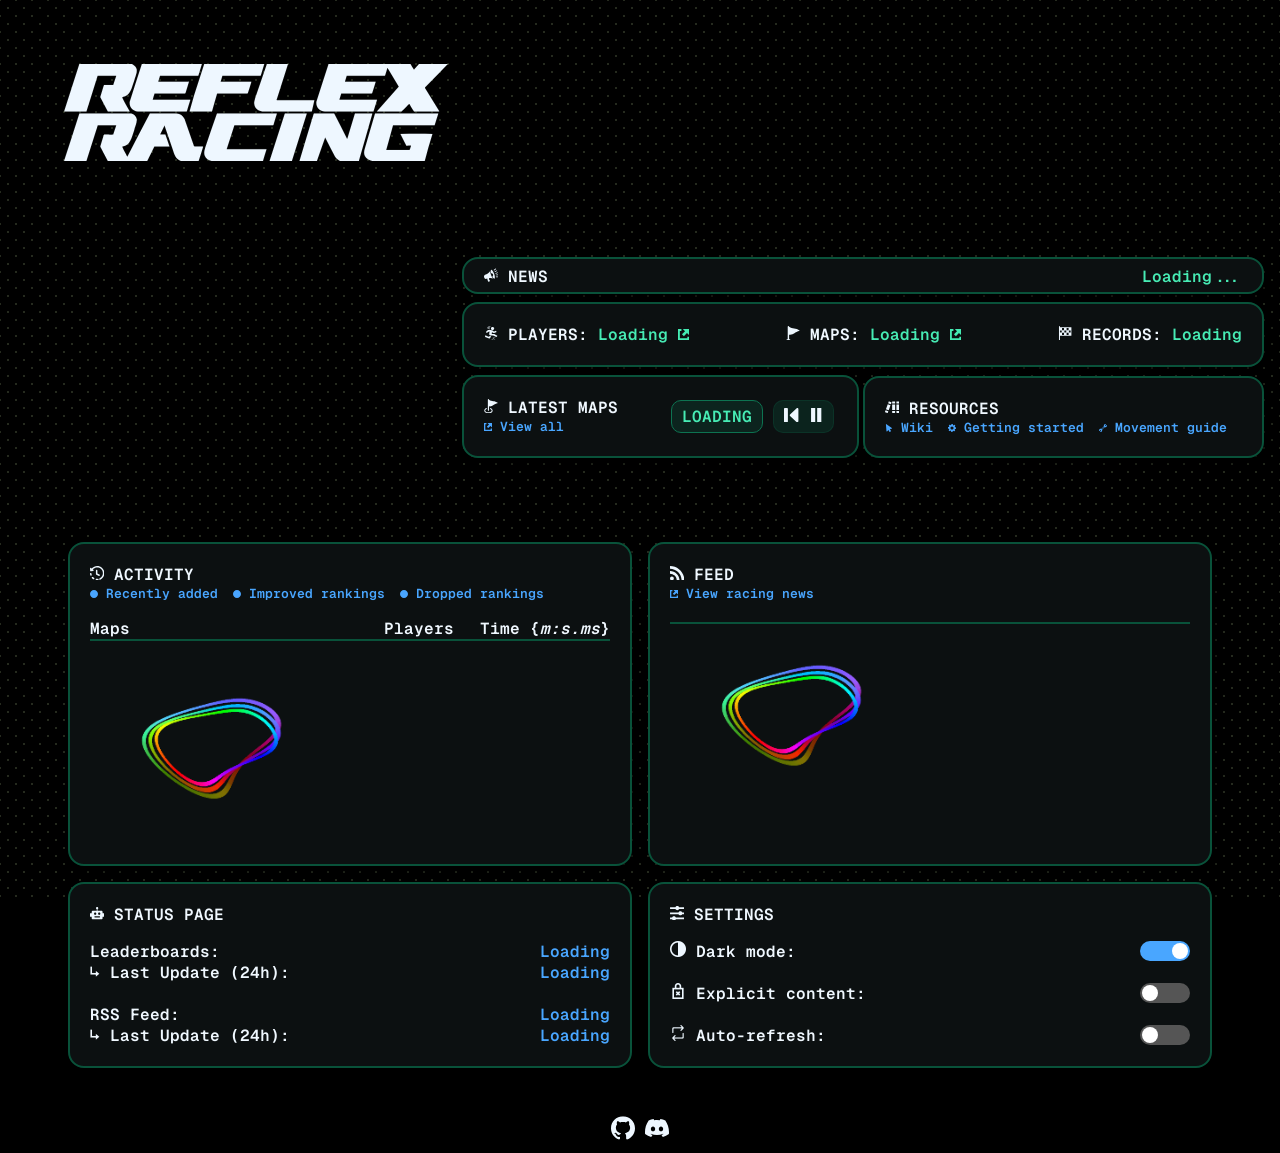
==== commit 8aca1e80: "Updated leaderboards.js version" ====
--- a/leaderboards/index.htm
+++ b/leaderboards/index.htm
@@ -7,7 +7,7 @@
         <link rel="stylesheet" href="../bin/core/style.css?v=0.2">
         <link id="theme" rel="stylesheet" href="../bin/core/themedark.css?v=0.1">
         <script src="../bin/core/collection.js?v=0.1"></script>
-        <script src="../bin/core/leaderboards.js?v=0.1"></script>
+        <script src="../bin/core/leaderboards.js?v=0.2"></script>
         <script src="../bin/core/content.js?v=0.1"></script>
         <title>Reflex Racing > Leaderboards</title>
     </head>
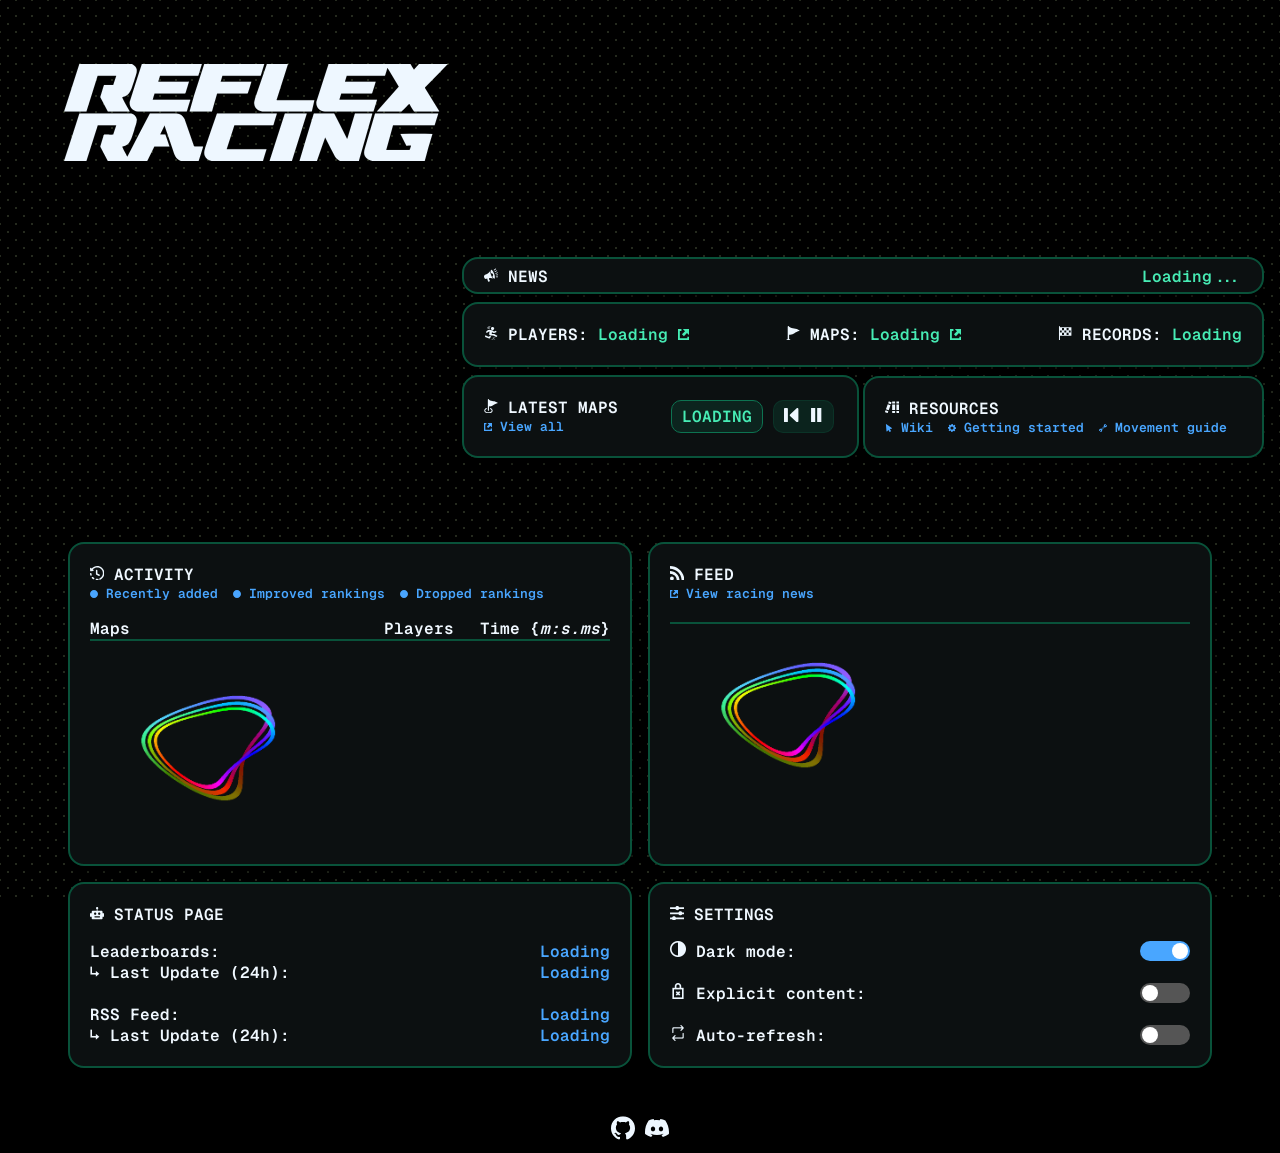
==== commit 339b4680: "Added 2k-4k res support" ====
--- a/leaderboards/index.htm
+++ b/leaderboards/index.htm
@@ -4,10 +4,10 @@
         <meta charset="utf-8" name="viewport" content="width=device-width, initial-scale=1">
         <link rel="shortcut icon" href="../static/images/favicon.ico" type="image/x-icon">
         <link rel="stylesheet" href="../bin/core/fonts.css?v=0.1">
-        <link rel="stylesheet" href="../bin/core/style.css?v=0.2">
+        <link rel="stylesheet" href="../bin/core/style.css?v=0.3">
         <link id="theme" rel="stylesheet" href="../bin/core/themedark.css?v=0.1">
-        <script src="../bin/core/collection.js?v=0.1"></script>
-        <script src="../bin/core/leaderboards.js?v=0.2"></script>
+        <script src="../bin/core/collection.js?v=0.2"></script>
+        <script src="../bin/core/leaderboards.js?v=0.3"></script>
         <script src="../bin/core/content.js?v=0.1"></script>
         <title>Reflex Racing > Leaderboards</title>
     </head>
@@ -235,6 +235,7 @@
                         let activitySymbol = '+';
                         let activityTypeClass = '';
                         let activityDetails = playerNameEntry.str+' ';
+                        let activityScoreBackup = '0';
                         //const warnOverwrite = 'To avoid this, check out the addons section in the getting started wiki guide.';
                         if(activityObj[ai].type === 'update_record') {
                             if(activityObj[ai].details.rank > 0) {
@@ -262,9 +263,14 @@
                         else {
                             activityTypeClass = 'new-ranking';
                             activityDetails += 'added a new record!';
-                        }
-
-                        const activityScoreSpan = (activityObj[ai].type === 'update_record' ? (activityObj[ai].details.score < 0 ? '<span class="span-special-crit">+' : '<span class="span-special-info">-') : '<span class="span-special-value">')+formatScore(activityObj[ai].details.score)+' ['+activitySymbol+']</span>';
+                            if(isNaN(activityObj[ai].details.score)) {
+                                let activityBackup = fnRecords.getByPlayerAndMap(activityObj[ai].player_id, activityObj[ai].map_id);
+                                activityScoreBackup = activityBackup.score;
+                            }
+                        }
+
+                        const activityScoreSpan = (activityObj[ai].type === 'update_record' ? (activityObj[ai].details.score < 0 ? '<span class="span-special-crit">+' : '<span class="span-special-info">-') : '<span class="span-special-value">')+
+                                                    formatScore(activityObj[ai].details.score || activityScoreBackup)+' ['+activitySymbol+']</span>';
                         const activityTargetSpan = '<a href="'+getHrefMap(activityObj[ai].map_id, 0)+'" class="activity-link-map">'+mapTitle.span+'</a>'+(playerNameEntry.str ? '<a href="'+getHrefPlayer(activityObj[ai].player_id)+'" class="activity-link-player">'+playerNameEntry.span+'</a>' : playerName);
 
                         output.push('<li class="cell-leaderboards-row '+activityTypeClass+' '+getTableRowBGColor(ai)+'"><span class="info-panel-activity-grid-left">'+activityTargetSpan+'</span><span class="info-panel-activity-grid-right" title="'+activityDetails+'">'+activityScoreSpan+'</span></li>');
--- a/bin/core/style.css
+++ b/bin/core/style.css
@@ -110,9 +110,12 @@
     width: 30vw;
 }
 
-#logo.logo-header {
-    display: flex;
-    justify-self: center;
+#header > div.logo-header {
+    display: flex;
+    justify-content: center;
+}
+
+#header > div.logo-header > #logo {
     margin-bottom: 2em;
 }
 
@@ -279,10 +282,13 @@
 
 .activity-link-map {
     color: #c0c0c0;
+    padding-right: 20px;
 }
 
 .activity-link-player {
     color: #f0f8ff;
+    overflow-wrap: anywhere;
+    text-align: right;
 }
 
 .rc-menu-panel {
@@ -838,6 +844,9 @@
 table.rc-leaderboards td.table-column-records,
 table.rc-leaderboards td.table-column-favmaptype,
 table.rc-leaderboards td.table-column-avgrank,
+table.rc-leaderboards td.table-column-topspeed,
+table.rc-leaderboards td.table-column-distance,
+table.rc-leaderboards td.table-column-score,
 /*table.rc-leaderboards td.table-column-creator,
 table.rc-leaderboards td.table-column-published,*/
 table.rc-leaderboards td.table-column-key {
@@ -1150,6 +1159,10 @@
 
 .table-page-nav {
     float: right;
+}
+
+.table-page-nav:has(button) > .table-page-index {
+    font-size: medium !important;
 }
 
 .table-page-nav > .table-page-prev,
@@ -1683,10 +1696,14 @@
 }
 
 #shortcuts {
+    display: flex;
+    justify-content: center;
+}
+
+#shortcuts > .shortcuts-wp {
     width: 60vw;
     display: flex;
     justify-content: flex-end;
-    justify-self: center;
 }
 
 img.shortcut-preview {
@@ -1776,12 +1793,386 @@
     pointer-events: none;
 }
 
+@media only screen and (min-width: 3840px) {
+    #logo {
+        margin: 6em;
+    }
+
+    #logo.logo-leaderboards {
+        width: 40vw;
+    }
+
+    .rc-header-panels {
+        margin: 6em 2em 3em 4em;
+    }
+
+    .rc-header-panels > .rc-info-panel {
+        margin-right: 0.3em;
+    }
+
+    .rc-header-panels > .rc-info-panel:first-child,
+    .rc-header-panels > .rc-info-panel:nth-child(2) {
+        margin-bottom: 0.5em;
+    }
+
+    .btn-flat {
+        min-width: 120px;
+    }
+
+    .slideshow-panel-controls {
+        padding: 40px;
+    }
+
+    .cell-group {
+        gap: 30px;
+    }
+
+    .cell-map {
+        padding: 15px;
+    }
+
+    .cell-map,
+    .rc-menu-panel,
+    .rc-info-panel {
+        font-size: xx-large;
+    }
+
+    .cell-title {
+        padding: 0 20px 10px 15px;
+    }
+
+    .cell-leaderboards-row {
+        line-height: 40px;
+    }
+
+    .cell-preview {
+        height: 430px;
+        width: 600px;
+    }
+
+    .cell-records {
+        top: -49px;
+        padding: 10px 20px;
+        font-size: smaller;
+    }
+
+    .rc-info-panels-left,
+    .rc-info-panels-right {
+        margin: 1em;
+    }
+
+    .rc-info-panels .rc-info-panel .info-panel-details,
+    .rc-header-panels > .rc-info-panel .info-panel-details {
+        font-size: x-large;
+    }
+
+    .svg-info-xlarge svg,
+    .svg-warn-xlarge svg,
+    .svg-crit-xlarge svg {
+        width: 3rem;
+        height: 3rem;
+    }
+
+    .svg-info-large svg,
+    .svg-warn-large svg,
+    .svg-crit-large svg {
+        width: 2rem;
+        height: 2rem;
+    }
+
+    .svg-info svg,
+    .svg-warn svg,
+    .svg-crit svg {
+        width: 1.3rem;
+        height: 1.3rem;
+    }
+
+    .svg-info-small svg,
+    .svg-warn-small svg,
+    .svg-crit-small svg {
+        width: 1rem;
+        height: 1rem;
+    }
+
+    .rc-header-panels > .rc-info-panel:first-child > .info-panel-summary {
+        padding-top: 10px;
+        padding-bottom: 8px;
+    }
+
+    .info-panel-summary {
+        padding: 40px;
+    }
+
+    .rc-activity-panel,
+    .rc-rss-panel {
+        height: 30vw;
+    }
+
+    .activity-link-map {
+        padding-right: 30px;
+    }
+
+    .rc-rss-panel > .info-panel-card {
+        padding: 0 35px;
+    }
+
+    .rc-activity-panel > .info-panel-card {
+        padding: 0 35px 35px 35px;
+    }
+
+    div > .info-panel-details > button,
+    div > .info-panel-details > a {
+        padding-right: 40px;
+    }
+
+    .toggle label:before {
+        width: 75px;
+        height: 30px;
+    }
+
+    .toggle label:after {
+        width: 26px;
+        height: 26px;
+    }
+
+    .toggle input[type="checkbox"]:checked + label:after {
+        left: 46px;
+    }
+
+    .info-panel-scroll-header {
+        padding: 35px 0;
+    }
+
+    .info-panel-card {
+        padding: 35px;
+    }
+
+    .toggle-svg label:before {
+        width: 2em;
+        height: 2em;
+        transform: scale(0.15);
+        bottom: 25px;
+        right: 25px;
+    }
+
+    .info-panel-menu > div {
+        padding: 30px;
+    }
+
+    .info-panel-card:has(.player-preview),
+    .map-preview {
+        height: 700px;
+    }
+
+    .player-preview-title,
+    .map-preview-title {
+        font-size: xxx-large;
+    }
+
+    .player-preview-focus {
+        width: 380px;
+    }
+
+    .rc-info-panels .rc-info-panel ul.info-panel-4stat-details li > .info-panel-details,
+    .rc-info-panels .rc-info-panel ul.info-panel-3stat-details li > .info-panel-details {
+        font-size: calc(100% + 1.1em);
+    }
+
+    .btn-flat-leveldfc1,
+    .btn-flat-leveldfc2,
+    .btn-flat-leveldfc3,
+    .btn-flat-leveldfc4,
+    .btn-flat-leveldfc5,
+    .btn-flat-leveldfc6,
+    .btn-flat-leveldfc7 {
+        padding: 3px 20px;
+    }
+
+    table.rc-leaderboards > .rc-leaderboards-header > tr > th {
+        padding: 15px 10px;
+    }
+    
+    .table-page-nav > .table-page-prev,
+    .table-page-nav > .table-page-next {
+        padding: 0 25px;
+    }
+
+    .table-page-nav:has(button) > .table-page-index {
+        font-size: xx-large !important;
+    }
+
+    .table-page-index {
+        font-size: x-large !important;
+    }
+}
+
+@media only screen and (min-width: 2560px) and (max-width: 3839px) {
+    #logo.logo-leaderboards {
+        width: 40vw;
+    }
+
+    .rc-header-panels {
+        margin: 4em 2em 1em 2em;
+    }
+
+    .btn-flat {
+        min-width: 80px;
+    }
+
+    .cell-map,
+    .rc-menu-panel,
+    .rc-info-panel {
+        font-size: x-large;
+    }
+
+    .cell-leaderboards-row {
+        line-height: 30px;
+    }
+
+    .cell-preview {
+        height: 325px;
+        width: 450px;
+    }
+
+    .cell-records {
+        top: -36px;
+        font-size: smaller;
+    }
+
+    .rc-info-panels .rc-info-panel .info-panel-details,
+    .rc-header-panels > .rc-info-panel .info-panel-details {
+        font-size: large;
+    }
+
+    .svg-info-xlarge svg,
+    .svg-warn-xlarge svg,
+    .svg-crit-xlarge svg {
+        width: 2.2rem;
+        height: 2.2rem;
+    }
+
+    .svg-info-large svg,
+    .svg-warn-large svg,
+    .svg-crit-large svg {
+        width: 1.5rem;
+        height: 1.5rem;
+    }
+
+    .svg-info svg,
+    .svg-warn svg,
+    .svg-crit svg {
+        width: 1rem;
+        height: 1rem;
+    }
+
+    .svg-info-small svg,
+    .svg-warn-small svg,
+    .svg-crit-small svg {
+        width: 0.7rem;
+        height: 0.7rem;
+    }
+
+    .info-panel-summary {
+        padding: 25px;
+    }
+
+    .rc-activity-panel,
+    .rc-rss-panel {
+        height: 30vw;
+    }
+
+    .rc-activity-panel > .info-panel-card {
+        padding: 0 30px 30px 30px;
+    }
+
+    div > .info-panel-details > button,
+    div > .info-panel-details > a {
+        padding-right: 25px;
+    }
+
+    .toggle label:before {
+        width: 75px;
+        height: 30px;
+    }
+
+    .toggle label:after {
+        width: 26px;
+        height: 26px;
+    }
+
+    .toggle input[type="checkbox"]:checked + label:after {
+        left: 46px;
+    }
+
+    .info-panel-scroll-header {
+        padding: 25px 0;
+    }
+
+    .info-panel-card {
+        padding: 25px;
+    }
+
+    .toggle-svg label:before {
+        transform: scale(0.1);
+    }
+
+    .info-panel-card:has(.player-preview),
+    .map-preview {
+        height: 520px;
+    }
+
+    .player-preview-title,
+    .map-preview-title {
+        font-size: xx-large;
+    }
+
+    .player-preview-focus {
+        width: 280px;
+    }
+
+    .rc-info-panels .rc-info-panel ul.info-panel-4stat-details li > .info-panel-details,
+    .rc-info-panels .rc-info-panel ul.info-panel-3stat-details li > .info-panel-details {
+        font-size: xxx-large;
+    }
+
+    .btn-flat-leveldfc1,
+    .btn-flat-leveldfc2,
+    .btn-flat-leveldfc3,
+    .btn-flat-leveldfc4,
+    .btn-flat-leveldfc5,
+    .btn-flat-leveldfc6,
+    .btn-flat-leveldfc7 {
+        padding: 3px 15px;
+    }
+
+    table.rc-leaderboards > .rc-leaderboards-header > tr > th {
+        padding: 15px 10px;
+    }
+    
+    .table-page-nav > .table-page-prev,
+    .table-page-nav > .table-page-next {
+        padding: 0 15px;
+    }
+
+    .table-page-nav:has(button) > .table-page-index {
+        font-size: x-large !important;
+    }
+
+    .table-page-index {
+        font-size: large !important;
+    }
+}
+
 @media only screen and (max-width: 1080px) {
     #logo {
-        width: stretch !important;
-        margin: 2em;
+        width: 100% !important;
+        margin: 2em 0;
         display: flex;
         justify-content: center;
+    }
+
+    #header > div.logo-header {
+        margin: 0 2em;
     }
 
     #header {
@@ -1892,7 +2283,7 @@
         margin: 0;
     }
 
-    #shortcuts {
+    #shortcuts > .shortcuts-wp {
         width: 100%;
     }
 }
@@ -1900,6 +2291,10 @@
 @media only screen and (max-width: 480px) {
     .rc-info-panel {
         font-size: calc(80% + 0.1vw);
+    }
+
+    .info-panel-activity-grid-left > a {
+        word-wrap: anywhere;
     }
 
     .rc-header-panels > .rc-info-panel:first-child .info-panel-row-details,
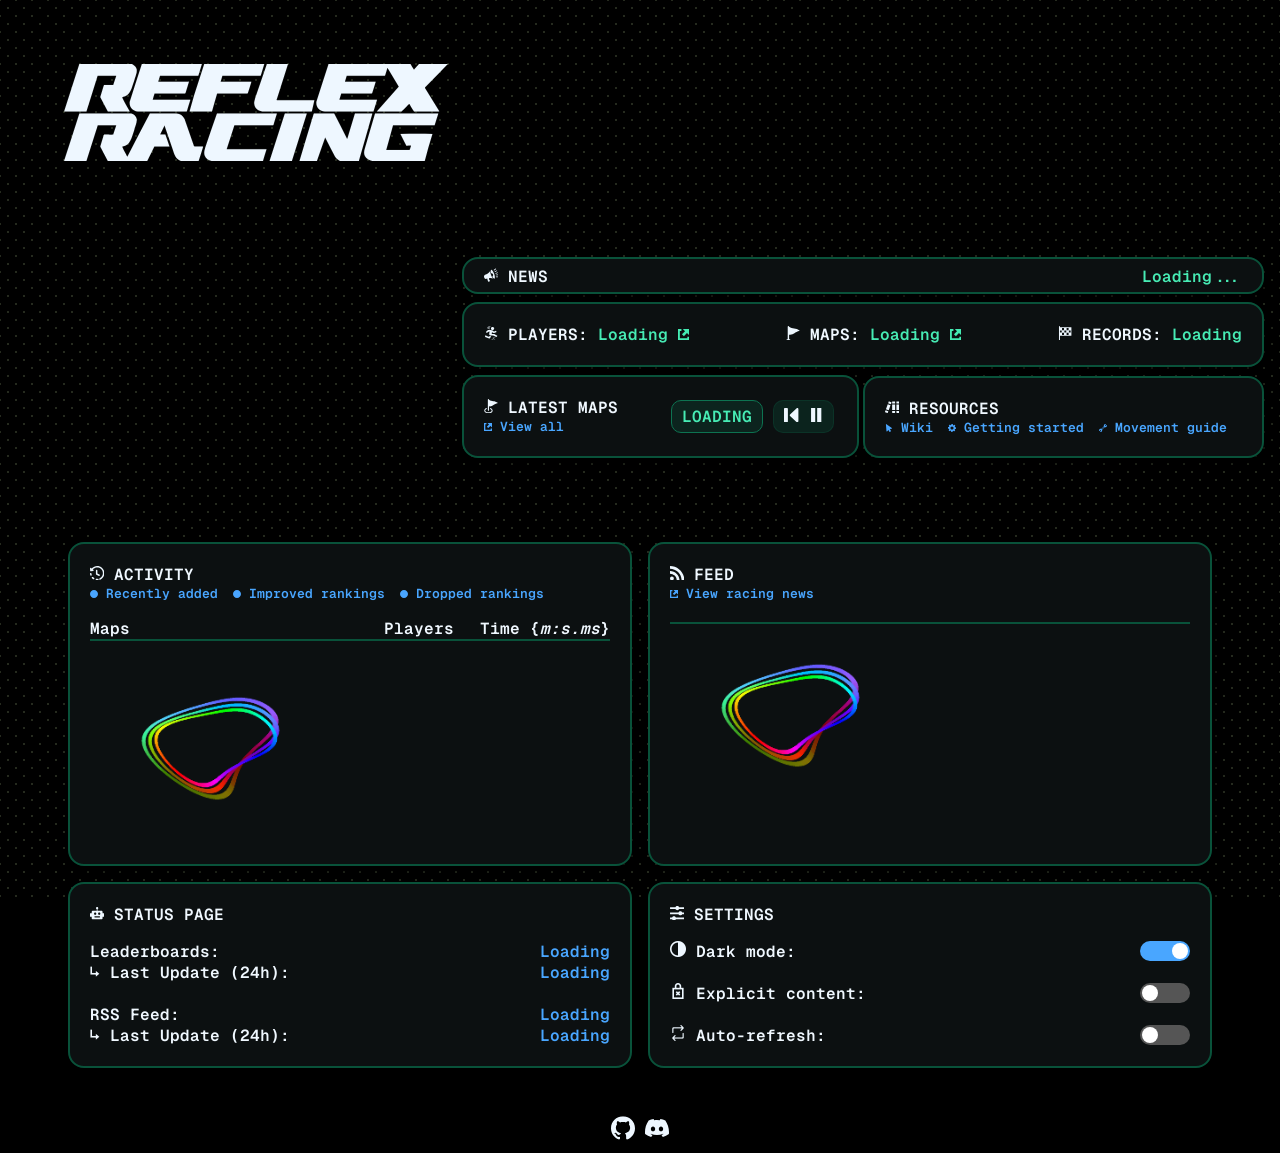
==== commit a83167e2: "Added new players missing data fallback" ====
--- a/leaderboards/index.htm
+++ b/leaderboards/index.htm
@@ -7,7 +7,7 @@
         <link rel="stylesheet" href="../bin/core/style.css?v=0.3">
         <link id="theme" rel="stylesheet" href="../bin/core/themedark.css?v=0.1">
         <script src="../bin/core/collection.js?v=0.2"></script>
-        <script src="../bin/core/leaderboards.js?v=0.3"></script>
+        <script src="../bin/core/leaderboards.js?v=0.4"></script>
         <script src="../bin/core/content.js?v=0.1"></script>
         <title>Reflex Racing > Leaderboards</title>
     </head>
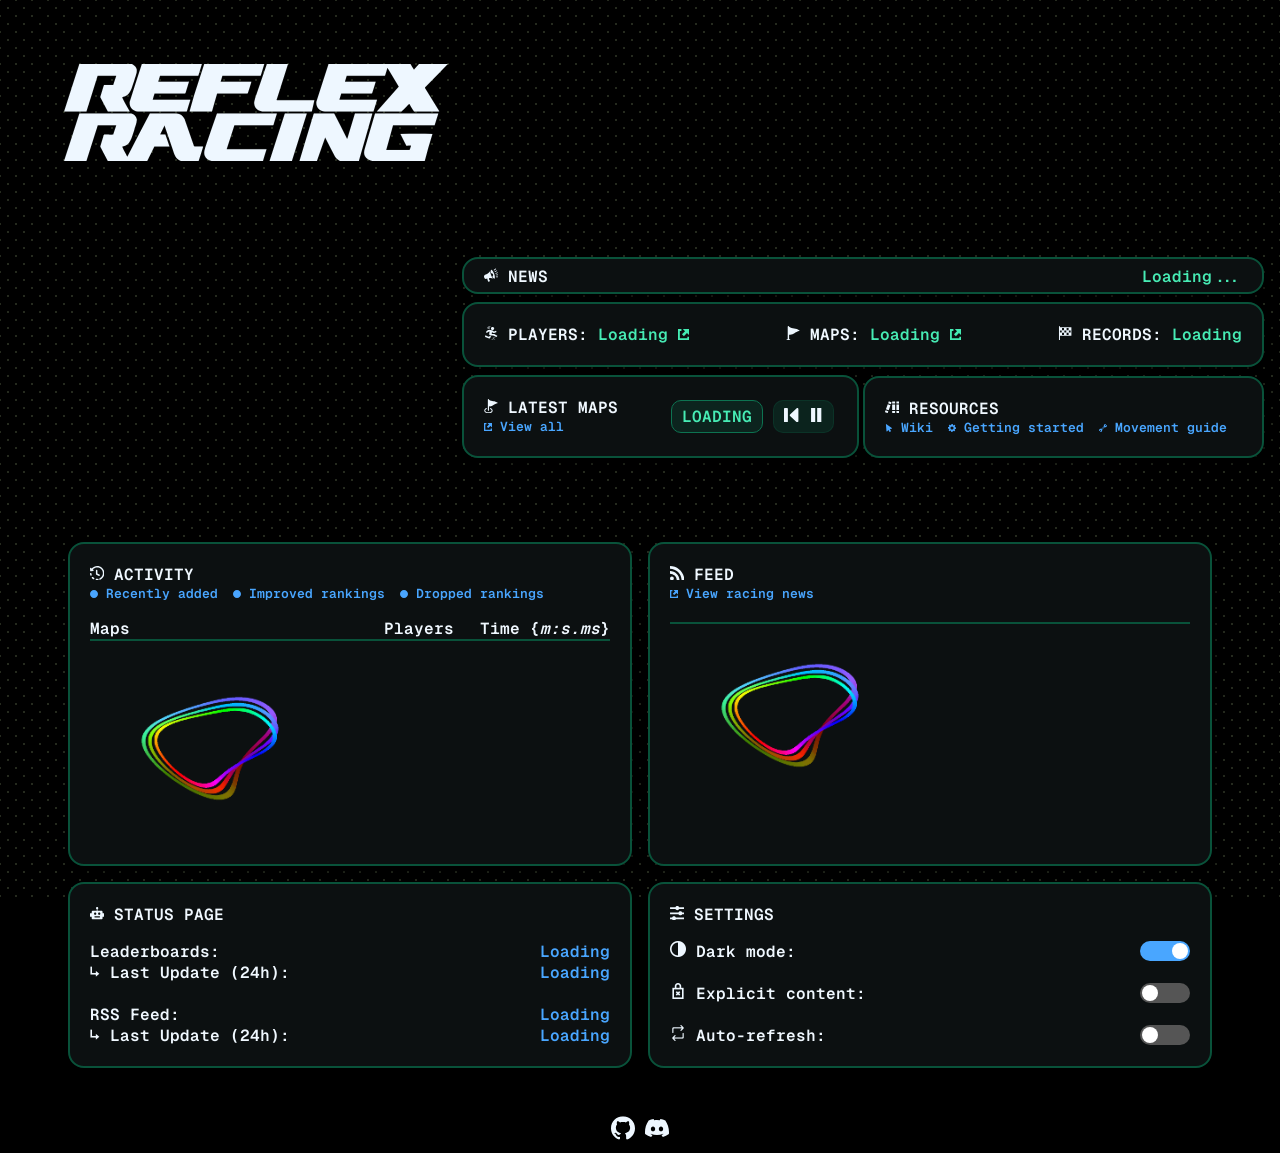
==== commit 97f49529: "Added leaderboards search function" ====
--- a/leaderboards/index.htm
+++ b/leaderboards/index.htm
@@ -4,10 +4,10 @@
         <meta charset="utf-8" name="viewport" content="width=device-width, initial-scale=1">
         <link rel="shortcut icon" href="../static/images/favicon.ico" type="image/x-icon">
         <link rel="stylesheet" href="../bin/core/fonts.css?v=0.1">
-        <link rel="stylesheet" href="../bin/core/style.css?v=0.3">
+        <link rel="stylesheet" href="../bin/core/style.css?v=0.4">
         <link id="theme" rel="stylesheet" href="../bin/core/themedark.css?v=0.1">
-        <script src="../bin/core/collection.js?v=0.2"></script>
-        <script src="../bin/core/leaderboards.js?v=0.4"></script>
+        <script src="../bin/core/collection.js?v=0.3"></script>
+        <script src="../bin/core/leaderboards.js?v=0.5"></script>
         <script src="../bin/core/content.js?v=0.1"></script>
         <title>Reflex Racing > Leaderboards</title>
     </head>
@@ -84,7 +84,7 @@
                     <div class="info-panel-card">
                         <div id="info_panel_feed_header" class="info-panel-scroll-header">
                             <span id="info_panel_feed_title" class="info-panel-title">FEED</span>
-                            <span class="info-panel-details svg-info-small"><a id="info_panel_community_feed" href="/news" title="News page is wip"></a></span>
+                            <span class="info-panel-details svg-info-small"><a id="info_panel_community_feed" href="/news"></a></span>
                         </div>
                         <div class="info-panel-row-details">
                             <div id="info_panel_feed_content"></div>
--- a/bin/core/style.css
+++ b/bin/core/style.css
@@ -847,8 +847,8 @@
 table.rc-leaderboards td.table-column-topspeed,
 table.rc-leaderboards td.table-column-distance,
 table.rc-leaderboards td.table-column-score,
-/*table.rc-leaderboards td.table-column-creator,
-table.rc-leaderboards td.table-column-published,*/
+table.rc-leaderboards td.table-column-creator,
+table.rc-leaderboards td.table-column-published,
 table.rc-leaderboards td.table-column-key {
     padding: 0 10px;
 }
@@ -1117,6 +1117,71 @@
     text-decoration-color: #f0f8ff;
 }
 
+th {
+    align-content: flex-start;
+}
+
+.button-expand-search-active > svg {
+    filter: brightness(0) saturate(100%) invert(83%) sepia(11%) saturate(2392%) hue-rotate(99deg) brightness(101%) contrast(84%) !important;
+}
+
+table:has(.table-header-column-creator) .table-header-expand-search,
+table:not(:has(.table-header-column-creator)):not(:has(div.table-header-expand-search.hide-dom)):has(.table-header-search-queries) .table-header-expand-search {
+    margin-top: 10px;
+}
+
+table:not(:has(.table-header-column-creator)):not(:has(.table-header-search-queries)) .table-header-expand-search,
+table:not(:has(.table-header-column-creator)):has(div.table-header-expand-search.hide-dom) .table-header-expand-search {
+    display: inline-block;
+}
+
+.table-header-search-queries {
+    height: 18em;
+    max-width: 10em;
+    overflow: scroll;
+}
+
+th > .table-header-expand-search label:has(input) {
+    cursor: pointer;
+    color: #929292;
+}
+
+th > .table-header-expand-search label:has(input:not(:checked)) > span[class^="map-type-icon-"] {
+    filter: brightness(0) saturate(100%) invert(59%) sepia(1%) saturate(0%) hue-rotate(150deg) brightness(98%) contrast(87%);
+}
+
+th > .table-header-expand-search label:has(input:checked) {
+    color: inherit;
+}
+
+th > .table-header-expand-search label:has(input:not(:checked)) > span[class^="leveldfc"] {
+    color: #929292;
+}
+
+th > .table-header-expand-search label > input {
+    visibility: hidden;
+    position: absolute;
+}
+
+th > .table-header-expand-search ul {
+    padding: 0;
+    text-align: left;
+    width: max-content;
+}
+
+th > .table-header-expand-search ul:first-child {
+    margin-top: 0;
+}
+
+th:has(div:has(.table-header-expand-search.hide-dom)) .table-column-search {
+    max-width: 1em;
+}
+
+.table-column-search {
+    min-width: 10em;
+    max-width: 15em;
+}
+
 th.table-header-column-key,
 td.table-column-key {
     text-align: left;
@@ -1137,14 +1202,25 @@
     text-align: right;
 }
 
+th.table-header-column-type > button {
+    white-space: nowrap;
+}
+
+th.table-header-column-difficulty,
+td.table-column-difficulty {
+    white-space: nowrap;
+}
+
 th.table-header-column-creator,
 td.table-column-creator {
     text-align: left;
+    overflow-wrap: anywhere;
 }
 
 th.table-header-column-published,
 td.table-column-published {
     text-align: left;
+    white-space: nowrap;
 }
 
 th.table-header-column-avgrank,
@@ -2004,6 +2080,12 @@
     .table-page-index {
         font-size: x-large !important;
     }
+
+    .table-column-search {
+        max-width: 20em;
+        font-size: x-large;
+        vertical-align: text-top;
+    }
 }
 
 @media only screen and (min-width: 2560px) and (max-width: 3839px) {
@@ -2160,6 +2242,12 @@
 
     .table-page-index {
         font-size: large !important;
+    }
+
+    .table-column-search {
+        max-width: 20em;
+        font-size: large;
+        vertical-align: text-top;
     }
 }
 
@@ -2306,4 +2394,9 @@
     a:has(.player-preview-steam) {
         margin-top: 14em;
     }
-}
+
+    .player-preview-title,
+    .map-preview-title {
+        font-size: large;
+    }
+}
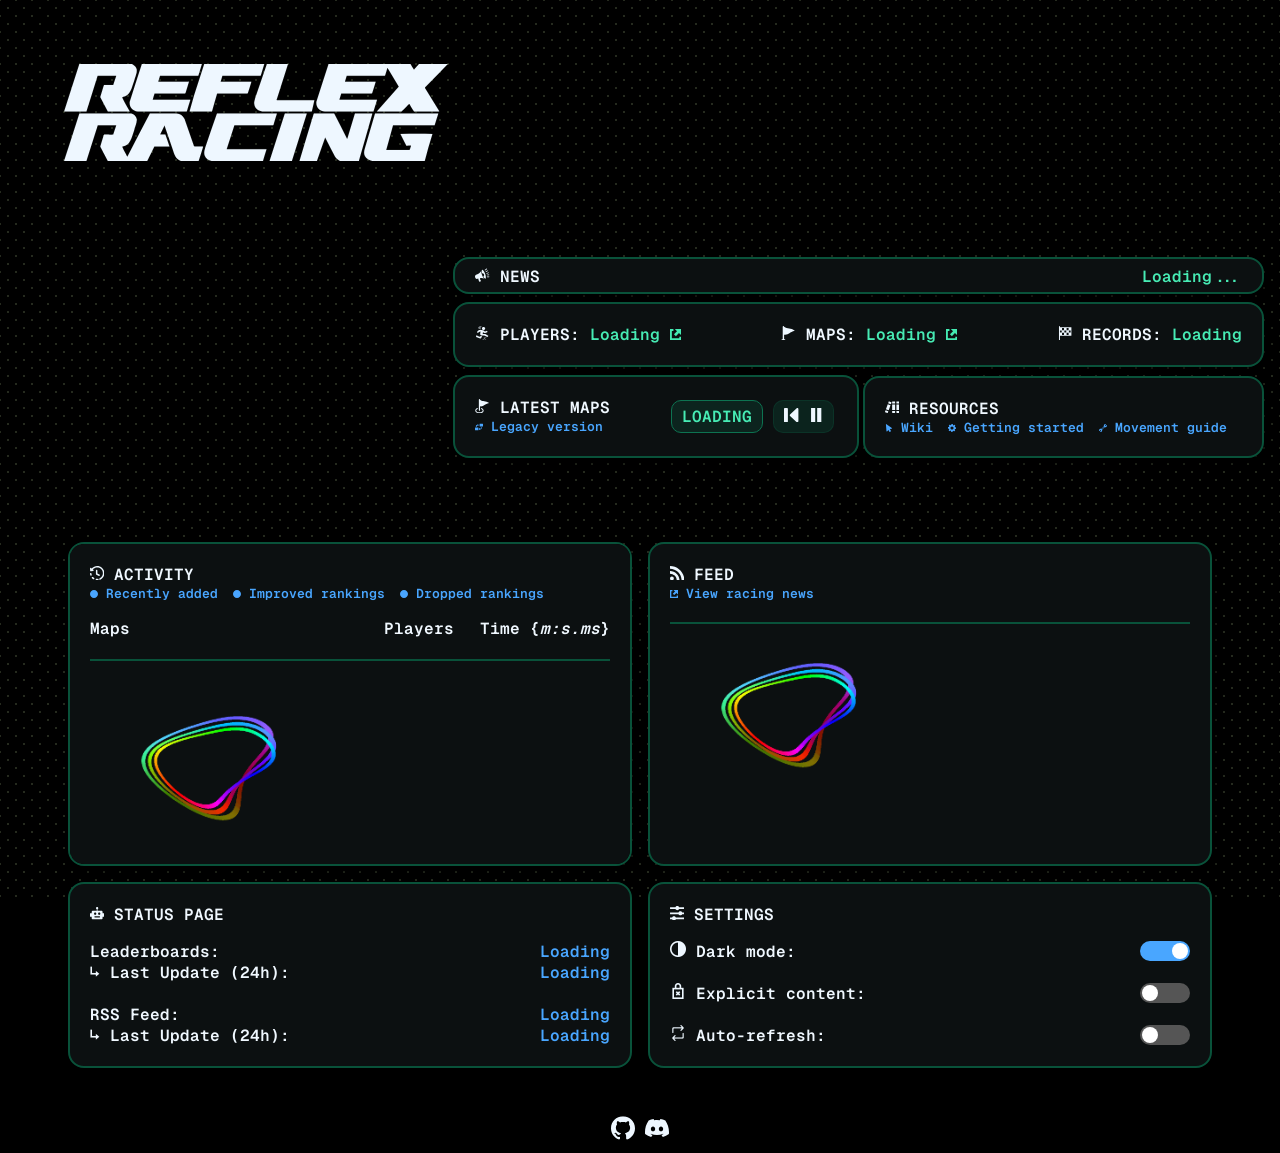
==== commit b83572e6: "Added 2-ruleset ldb support" ====
--- a/leaderboards/index.htm
+++ b/leaderboards/index.htm
@@ -4,11 +4,11 @@
         <meta charset="utf-8" name="viewport" content="width=device-width, initial-scale=1">
         <link rel="shortcut icon" href="../static/images/favicon.ico" type="image/x-icon">
         <link rel="stylesheet" href="../bin/core/fonts.css?v=0.1">
-        <link rel="stylesheet" href="../bin/core/style.css?v=0.4">
-        <link id="theme" rel="stylesheet" href="../bin/core/themedark.css?v=0.1">
-        <script src="../bin/core/collection.js?v=0.3"></script>
-        <script src="../bin/core/leaderboards.js?v=0.5"></script>
-        <script src="../bin/core/content.js?v=0.1"></script>
+        <link rel="stylesheet" href="../bin/core/style.css?v=0.5">
+        <link id="theme" rel="stylesheet" href="../bin/core/themedark.css?v=0.2">
+        <script src="../bin/core/collection.js?v=0.4"></script>
+        <script src="../bin/core/leaderboards.js?v=0.6"></script>
+        <script src="../bin/core/content.js?v=0.2"></script>
         <title>Reflex Racing > Leaderboards</title>
     </head>
     <body style="cursor:default">
@@ -35,7 +35,7 @@
             <div class="rc-info-panel">
                 <div class="info-panel-summary">
                     <span id="info_panel_maps_title" class="info-panel-title"></span>
-                    <span class="info-panel-details svg-info-small"><a id="info_panel_show_all_maps" href="./maps/"></a></span>
+                    <span class="info-panel-details svg-info-small"><button id="info_panel_show_all_maps" class="btn-text" onclick="changeSlideshowContent(this, 1)"></button></span>
                 </div>
                 <div class="slideshow-panel-controls">
                     <span id="slideshow_panel_controls_status" class="btn-flat btn-flat-info">LOADING</span>
@@ -57,14 +57,14 @@
             <div class="rc-info-panels-left">
                 <div class="rc-info-panel info-panel-column rc-activity-panel">
                     <div class="info-panel-card">
-                        <div id="info_panel_activity_header" class="info-panel-scroll-header">
-                            <span id="info_panel_activity_title" class="info-panel-title">ACTIVITY</span>
-                            <span id="info_panel_activity_header_panel" class="info-panel-details svg-info-small">Loading</span>
-                            <ul id="info_panel_activity_tabs" class="info-panel-row-details info-panel-row-activity">
+                        <div id="info_panel_activity_left_header" class="info-panel-scroll-header">
+                            <span id="info_panel_activity_left_title" class="info-panel-title">ACTIVITY</span>
+                            <span id="info_panel_activity_left_header_panel" class="info-panel-details svg-info-small">Loading</span>
+                            <ul id="info_panel_activity_left_tabs" class="info-panel-row-details info-panel-row-activity">
                                 <li><span class="info-panel-activity-grid-left"><span>Maps</span><span>Players</span></span><span class="info-panel-activity-grid-right">Time {<i>m:s.ms</i>}</span></li>
                             </ul>
                         </div>
-                        <ul id="info_panel_activity_data" class="info-panel-row-details info-panel-row-activity"></ul>
+                        <ul id="info_panel_activity_left_data" class="info-panel-row-details info-panel-row-activity"></ul>
                     </div>
                 </div>
                 <div class="rc-info-panel info-panel-column">
@@ -80,6 +80,18 @@
                 </div>
             </div>
             <div class="rc-info-panels-right">
+                <div id="secondary_activity" class="rc-info-panel info-panel-column rc-activity-panel hide-dom">
+                    <div class="info-panel-card">
+                        <div id="info_panel_activity_right_header" class="info-panel-scroll-header">
+                            <span id="info_panel_activity_right_title" class="info-panel-title">ACTIVITY</span>
+                            <span id="info_panel_activity_right_header_panel" class="info-panel-details svg-info-small">Loading</span>
+                            <ul id="info_panel_activity_right_tabs" class="info-panel-row-details info-panel-row-activity">
+                                <li><span class="info-panel-activity-grid-left"><span>Maps</span><span>Players</span></span><span class="info-panel-activity-grid-right">Time {<i>m:s.ms</i>}</span></li>
+                            </ul>
+                        </div>
+                        <ul id="info_panel_activity_right_data" class="info-panel-row-details info-panel-row-activity"></ul>
+                    </div>
+                </div>
                 <div class="rc-info-panel info-panel-column rc-rss-panel">
                     <div class="info-panel-card">
                         <div id="info_panel_feed_header" class="info-panel-scroll-header">
@@ -91,7 +103,7 @@
                         </div>
                     </div>
                 </div>
-                <div class="rc-info-panel info-panel-column">
+                <div id="settings_wrapper" class="rc-info-panel info-panel-column">
                     <div class="info-panel-card">
                         <span id="info_panel_settings_title" class="info-panel-title">SETTINGS</span>
                         <ul class="info-panel-row-details">
@@ -125,7 +137,11 @@
             document.getElementById('record_count').innerHTML = 'Loading';
             //Header [Latest Maps]
             document.getElementById('info_panel_maps_title').innerHTML = SVG_LATEST_MAP+' LATEST MAPS';
-            document.getElementById('info_panel_show_all_maps').innerHTML = SVG_OPEN_LINK_SMALL+' View all';
+            document.getElementById('info_panel_show_all_maps').innerHTML = SVG_UPDATE_SLIDESHOW+' '+LABEL_LEGACY_VERSION;
+            const default_ruleset = (supportedRulesets.length > 1 ? parseInt(localStorage.getItem(lsiDefaultRuleset)) || 0 : 0);
+            // document.getElementById('info_panel_show_all_maps').innerHTML = SVG_UPDATE_SLIDESHOW+' '+supportedRulesets[default_ruleset].name+' records';
+            // document.getElementById('info_panel_show_all_maps').title = supportedRulesets[default_ruleset].description;
+            // document.getElementById('info_panel_show_all_maps').setAttribute('onclick', 'changeSlideshowContent(this, '+(default_ruleset === 0 ? 1 : 0)+')');
             //Header [Slideshow controls]
             document.getElementById('slideshow_panel_controls_rewind').innerHTML = SVG_REWIND;
             document.getElementById('slideshow_panel_controls_play').innerHTML = SVG_PAUSE;
@@ -134,12 +150,13 @@
             document.getElementById('info_panel_resources_links').innerHTML = '<a href="/wiki/reflex-racing-wiki">'+SVG_WIKI+' Wiki</a>'+
                 '<a href="/wiki/getting-started">'+SVG_GEAR+' Getting started</a>'+
                 '<a href="/wiki/movement/menu">'+SVG_WRENCH+' Movement guide</a>';
-            //Panel [Activity]
-            document.getElementById('info_panel_activity_title').innerHTML = SVG_ACTIVITY+' ACTIVITY';
-            document.getElementById('info_panel_activity_header_panel').innerHTML = '<button activityClassName="new-ranking" onclick="displayActivity(this, true)" class="btn-text" disabled>'+SVG_TOGGLE_ENABLED+' Recently added</button>'+
+            //Panel [Activity Left]
+            document.getElementById('info_panel_activity_left_title').innerHTML = SVG_ACTIVITY+' ACTIVITY';// ('+supportedRulesets[0].name.toUpperCase()+')';
+            document.getElementById('info_panel_activity_left_title').title = supportedRulesets[0].description;
+            document.getElementById('info_panel_activity_left_header_panel').innerHTML = '<button activityClassName="new-ranking" onclick="displayActivity(this, true)" class="btn-text" disabled>'+SVG_TOGGLE_ENABLED+' Recently added</button>'+
                 '<button activityClassName="improved-ranking" onclick="displayActivity(this, true)" class="btn-text" disabled>'+SVG_TOGGLE_ENABLED+' Improved rankings</button>'+
                 '<button activityClassName="dropped-ranking" onclick="displayActivity(this, true)" class="btn-text" disabled>'+SVG_TOGGLE_ENABLED+' Dropped rankings</button>';
-            document.getElementById('info_panel_activity_data').innerHTML = LOADING_GIF_L1;
+            document.getElementById('info_panel_activity_left_data').innerHTML = LOADING_GIF_L1;
             //Panel [Feed]
             document.getElementById('info_panel_feed_title').innerHTML = SVG_RSS+' FEED';
             document.getElementById('info_panel_community_feed').innerHTML = SVG_OPEN_LINK_SMALL+' View racing news';
@@ -149,6 +166,81 @@
             //Panel [Settings]
             document.getElementById('info_panel_settings_title').innerHTML = SVG_SETTINGS+' SETTINGS';
 
+            const leaderboardsPreview = (fnMaps, fnPlayers, fnRecords) => {
+                let i = 0, output = '';
+                const cardMaxRecords = 6;
+                const mapLBCharLimit = 27;
+                const latestMaps = fnMaps.getLatest(40, mapLBCharLimit);
+                while(i < latestMaps.length) {
+                    const topRecords = fnRecords.getByMap(latestMaps[i].id);
+                    const mapTitle = '<a class="cell-title" href="'+getHrefMap(latestMaps[i].id, 0)+'">'+SVG_OPEN_LINK+'&nbsp;'+filterExplicitContent(latestMaps[i].title, latestMaps[i].censored_title).span+'</a>';
+                    let mapPreview = '<a href="'+getHrefMap(latestMaps[i].id, 0)+'">';
+                    if(latestMaps[i].preview_url) {
+                        mapPreview += '<img map_id="'+latestMaps[i].id+'" class="cell-preview" src="'+latestMaps[i].preview_url+'" onerror="setBackgroundAlt(this);"/></a>';
+                    }
+                    else {
+                        if(latestMaps[i].creator === 'null') {
+                            mapPreview += '<div class="cell-broken-preview"><span>'+SVG_WARN+'</span>&nbsp;<span>Deleted</span>&nbsp;<span>'+SVG_WARN+'</span></div>';
+                        }
+                        else {
+                            mapPreview += '<div class="cell-missing-preview"><span>No preview</span></div></a>';
+                        }
+                    }
+                    const mapRecords = '<span class="cell-records no-select">'+topRecords.length+' Record'+(topRecords.length !== 1 ? 's': '')+'</span>';
+
+                    let mapTopPlayer = '';
+                    for(let pl = 0; pl < cardMaxRecords; pl++) {
+                        mapTopPlayer += '<li class="cell-leaderboards-row '+getTableRowBGColor(pl)+'">';
+                        if(topRecords[pl]) {
+                            const formattedScore = formatScore(topRecords[pl].score);
+                            const playerName = fnPlayers.getNameById(topRecords[pl].player_id, false, 26-formattedScore.length);
+                            if(playerName.str) {
+                                mapTopPlayer += '<span class="cell-top-player-name-'+pl+'">'+
+                                                    '<span class="cell-top-player-position">#'+(pl+1)+'</span>&nbsp;'+
+                                                    '<a href="'+getHrefPlayer(topRecords[pl].player_id)+'">'+playerName.span+'</a>'+
+                                                '</span>'+
+                                                '<span class="cell-top-player-score-'+pl+'">'+formattedScore+'</span></li>';
+                            }
+                            else {
+                                mapTopPlayer += '<span class="cell-top-player-name-'+pl+'">'+
+                                                    '<span class="cell-top-player-position">#'+(pl+1)+'</span>&nbsp;[deleted]'+
+                                                '</span>'+
+                                                '<span class="cell-top-player-score-'+pl+'">'+formattedScore+'</span></li>';
+                            }
+                        }
+                        else {
+                            mapTopPlayer += '&nbsp;</li>';
+                        }
+                    }
+                    const mapPlayers = '<ul class="cell-players">'+mapTopPlayer+'</ul>';
+
+                    output += '<div class="cell-map">'+mapTitle+mapPreview+mapRecords+mapPlayers+'</div>';
+                    i++;
+                }
+
+                if(output !== '') {
+                    return '<div id="slideshow_wrapper" class="cell-group cell-group-scroll">'+output+'</div>'+'<div id="slideshow_wrapper_hidden" aria-hidden class="cell-group cell-group-scroll">'+output+'</div>';
+                }
+                return output;
+            };
+
+            async function changeSlideshowContent(event, toRuleset = 1) {
+                if(supportedRulesets.length > 1) {
+                    const rawMaps = await getIDBDataset(idbKeyMaps);
+                    const rawPlayers = await getIDBDataset(idbKeyPlayers, false, toRuleset);
+                    const rawRecords = await getIDBDataset(idbKeyRecords, false, toRuleset);
+                    const fnMaps = new Maps(rawMaps);
+                    const fnPlayers = new Players(rawPlayers);
+                    const fnRecords = new Records(rawRecords);
+                    event.setAttribute('onclick', 'changeSlideshowContent(this, '+(toRuleset === 0 ? 1 : 0)+')');
+                    event.innerHTML = SVG_UPDATE_SLIDESHOW+' '+supportedRulesets[toRuleset].name+' ruleset';
+                    event.title = supportedRulesets[toRuleset].description;
+                    document.getElementById('slideshow').innerHTML += leaderboardsPreview(fnMaps, fnPlayers, fnRecords);
+                    localStorage.setItem(lsiDefaultRuleset, toRuleset);
+                }
+                return;
+            }
+
             async function main() {
                 const rawMaps = await getIDBDataset(idbKeyMaps);
                 const rawPlayers = await getIDBDataset(idbKeyPlayers);
@@ -162,66 +254,18 @@
                 const fnRecords = new Records(rawRecords);
                 const fnActivity = new Activity(rawActivity);
                 const fnMetadata = new Metadata(rawMetadata);
-
-                const leaderboardsPreview = () => {
-                    let i = 0, output = '';
-                    const cardMaxRecords = 6;
-                    const mapLBCharLimit = 27;
-                    const latestMaps = fnMaps.getLatest(40, mapLBCharLimit);
-                    while(i < latestMaps.length) {
-                        const topRecords = fnRecords.getByMap(latestMaps[i].id);
-                        const mapTitle = '<a class="cell-title" href="'+getHrefMap(latestMaps[i].id, 0)+'">'+SVG_OPEN_LINK+'&nbsp;'+filterExplicitContent(latestMaps[i].title, latestMaps[i].censored_title).span+'</a>';
-                        let mapPreview = '<a href="'+getHrefMap(latestMaps[i].id, 0)+'">';
-                        if(latestMaps[i].preview_url) {
-                            mapPreview += '<img map_id="'+latestMaps[i].id+'" class="cell-preview" src="'+latestMaps[i].preview_url+'" onerror="setBackgroundAlt(this);"/></a>';
-                        }
-                        else {
-                            if(latestMaps[i].creator === 'null') {
-                                mapPreview += '<div class="cell-broken-preview"><span>'+SVG_WARN+'</span>&nbsp;<span>Deleted</span>&nbsp;<span>'+SVG_WARN+'</span></div>';
-                            }
-                            else {
-                                mapPreview += '<div class="cell-missing-preview"><span>No preview</span></div></a>';
-                            }
-                        }
-                        const mapRecords = '<span class="cell-records no-select">'+topRecords.length+' Record'+(topRecords.length !== 1 ? 's': '')+'</span>';
-
-                        let mapTopPlayer = '';
-                        for(let pl = 0; pl < cardMaxRecords; pl++) {
-                            mapTopPlayer += '<li class="cell-leaderboards-row '+getTableRowBGColor(pl)+'">';
-                            if(topRecords[pl]) {
-                                const formattedScore = formatScore(topRecords[pl].score);
-                                const playerName = fnPlayers.getNameById(topRecords[pl].player_id, false, 26-formattedScore.length);
-                                if(playerName.str) {
-                                    mapTopPlayer += '<span class="cell-top-player-name-'+pl+'">'+
-                                                        '<span class="cell-top-player-position">#'+(pl+1)+'</span>&nbsp;'+
-                                                        '<a href="'+getHrefPlayer(topRecords[pl].player_id)+'">'+playerName.span+'</a>'+
-                                                    '</span>'+
-                                                    '<span class="cell-top-player-score-'+pl+'">'+formattedScore+'</span></li>';
-                                }
-                                else {
-                                    mapTopPlayer += '<span class="cell-top-player-name-'+pl+'">'+
-                                                        '<span class="cell-top-player-position">#'+(pl+1)+'</span>&nbsp;[deleted]'+
-                                                    '</span>'+
-                                                    '<span class="cell-top-player-score-'+pl+'">'+formattedScore+'</span></li>';
-                                }
-                            }
-                            else {
-                                mapTopPlayer += '&nbsp;</li>';
-                            }
-                        }
-                        const mapPlayers = '<ul class="cell-players">'+mapTopPlayer+'</ul>';
-
-                        output += '<div class="cell-map">'+mapTitle+mapPreview+mapRecords+mapPlayers+'</div>';
-                        i++;
-                    }
-
-                    if(output !== '') {
-                        return '<div id="slideshow_wrapper" class="cell-group cell-group-scroll">'+output+'</div>'+'<div id="slideshow_wrapper_hidden" aria-hidden class="cell-group cell-group-scroll">'+output+'</div>';
-                    }
-                    return output;
-                };
-
-                const activityPreview = (recordLimit = 200) => {
+                let fnSecondaryModePlayers, fnSecondaryModeRecords, fnSecondaryModeActivity;
+
+                if(supportedRulesets.length > 1) {
+                    const rawSecondaryModePlayers = await getIDBDataset(idbKeyPlayers, false, 1);
+                    fnSecondaryModePlayers = new Players(rawSecondaryModePlayers);
+                    const rawSecondaryModeRecords = await getIDBDataset(idbKeyRecords, false, 1);
+                    fnSecondaryModeRecords = new Records(rawSecondaryModeRecords);
+                    const rawSecondaryModeActivity = await getIDBDataset(idbKeyActivity, false, 1);
+                    fnSecondaryModeActivity = new Activity(rawSecondaryModeActivity);
+                }
+
+                const activityPreview = (fnActivity, fnPlayers, recordLimit = 200) => {
                     let output = new Array();
                     const activityObj = fnActivity.orderByDate();
                     for(let ai = 0; ai < activityObj.length; ai++) {
@@ -296,13 +340,34 @@
                 document.getElementById('slideshow_panel_controls_play').disabled = false;
                 document.getElementById('slideshow_panel_controls_play').innerHTML = SVG_PAUSE;
                 //Slideshow
-                document.getElementById('slideshow').innerHTML += leaderboardsPreview();
-                //Panel [Activity]
-                document.getElementById('info_panel_activity_title').innerHTML = SVG_ACTIVITY+' ACTIVITY';
-                document.getElementById('info_panel_activity_header_panel').innerHTML = '<button activityClassName="new-ranking" onclick="displayActivity(this, true)" class="btn-text">'+SVG_TOGGLE_ENABLED+' Recently added</button>'+
+                if(default_ruleset === 0) {
+                    document.getElementById('slideshow').innerHTML += leaderboardsPreview(fnMaps, fnPlayers, fnRecords);
+                }
+                else {
+                    document.getElementById('slideshow').innerHTML += leaderboardsPreview(fnMaps, fnSecondaryModePlayers, fnSecondaryModeRecords);
+                }
+                //Panel [Activity Left]
+                document.getElementById('info_panel_activity_left_title').innerHTML = SVG_ACTIVITY+' ACTIVITY'+(supportedRulesets.length > 1 ? ' ('+supportedRulesets[0].name.toUpperCase()+')' : '');
+                document.getElementById('info_panel_activity_left_title').title = supportedRulesets[0].description;
+                document.getElementById('info_panel_activity_left_header_panel').innerHTML = '<button activityClassName="new-ranking" onclick="displayActivity(this, true)" class="btn-text">'+SVG_TOGGLE_ENABLED+' Recently added</button>'+
                     '<button activityClassName="improved-ranking" onclick="displayActivity(this, true)" class="btn-text">'+SVG_TOGGLE_ENABLED+' Improved rankings</button>'+
                     '<button activityClassName="dropped-ranking" onclick="displayActivity(this, true)" class="btn-text">'+SVG_TOGGLE_ENABLED+' Dropped rankings</button>';
-                document.getElementById('info_panel_activity_data').innerHTML = activityPreview();
+                document.getElementById('info_panel_activity_left_data').innerHTML = activityPreview(fnActivity, fnPlayers);
+                if(supportedRulesets.length > 1) {
+                    //Panel [Activity Right]
+                    document.getElementById('info_panel_activity_right_title').innerHTML = SVG_ACTIVITY+' ACTIVITY ('+supportedRulesets[1].name.toUpperCase()+')';
+                    document.getElementById('info_panel_activity_right_title').title = supportedRulesets[1].description;
+                    document.getElementById('info_panel_activity_right_header_panel').innerHTML = '<button activityClassName="new-ranking" onclick="displayActivity(this, true)" class="btn-text">'+SVG_TOGGLE_ENABLED+' Recently added</button>'+
+                        '<button activityClassName="improved-ranking" onclick="displayActivity(this, true)" class="btn-text">'+SVG_TOGGLE_ENABLED+' Improved rankings</button>'+
+                        '<button activityClassName="dropped-ranking" onclick="displayActivity(this, true)" class="btn-text">'+SVG_TOGGLE_ENABLED+' Dropped rankings</button>';
+                    document.getElementById('info_panel_activity_right_data').innerHTML = activityPreview(fnSecondaryModeActivity, fnSecondaryModePlayers);
+                    document.getElementById('secondary_activity').classList.remove('hide-dom');
+                    //Move settings panel
+                    let settings_wrapper = document.getElementById('settings_wrapper');
+                    const settings_wrapper_html = settings_wrapper.outerHTML;
+                    settings_wrapper.remove();
+                    document.getElementsByClassName('rc-info-panels-left')[0].innerHTML += settings_wrapper_html;
+                }
                 //Panel [Feed]
                 document.getElementById('info_panel_feed_content').innerHTML = formatRSS(rawRSS, 20);
                 //Panel [Tracker]
--- a/bin/core/style.css
+++ b/bin/core/style.css
@@ -503,6 +503,30 @@
 div > .info-panel-details > button,
 div > .info-panel-details > a {
     padding-right: 15px;
+}
+
+.rc-info-panel > .player-details-header-ruleset-title {
+    display: flex;
+    justify-content: center;
+    font-size: x-large;
+    font-weight: 700;
+    font-style: italic;
+    padding: 5px;
+    border-bottom: #09523a 2px solid;
+    background: #09523a;
+    border-top-left-radius: 12px;
+    border-top-right-radius: 12px;
+}
+
+.rc-info-panel:hover > .player-details-header-ruleset-title {
+    border-bottom: #0d7351 2px solid;
+    background: #0d7351;
+}
+
+.rc-info-panel:has(.player-details-header-ruleset-title) {
+    display: flex;
+    flex-direction: column;
+    margin-bottom: 1em;
 }
 
 .rc-info-panel .info-panel-details > button:hover,
@@ -760,18 +784,6 @@
     align-items: center;
 }
 
-@keyframes alertbg {
-    0% {
-        background-color: #951818;
-    }
-    50% {
-        background-color: #bf1f1f;
-    }
-    100% {
-        background-color: #951818;
-    }
-}
-
 .cell-records {
     position: relative;
     padding: 5px 10px;
@@ -787,6 +799,30 @@
     margin: -20px 0 0 0;
 }
 
+#wrapper_data {
+    display: flex;
+}
+
+#maps_ldb_left_panel,
+#maps_ldb_right_panel {
+    margin: 0 0.5em 1em 0.5em;
+}
+
+#player_details_left,
+#player_details_right {
+    display: block;
+    /* text-align: center; */
+    margin: 0 0.5em;
+}
+
+#player_details_left > span,
+#player_details_right > span {
+    color: #f0f8ff;
+    font-family: GeistMono, monospace;
+    font-size: large;
+}
+
+#multi_ruleset_display_player,
 #display_player,
 #display_map,
 #display_news {
@@ -796,7 +832,9 @@
     align-items: center;
 }
 
-#display_player > .rc-info-panels {
+#display_player > .rc-info-panels,
+#display_map > .rc-info-panels,
+#multi_ruleset_display_player > .rc-info-panels {
     width: 60vw;
     display: flex;
     justify-content: center;
@@ -893,6 +931,10 @@
     align-self: center;
 }
 
+#player_banner .player-preview-focus {
+    margin-top: -3.5em;
+}
+
 .player-preview-title {
     position: absolute;
     justify-self: center;
@@ -905,6 +947,25 @@
     margin-bottom: 1em;
 }
 
+#player_banner .player-preview-title {
+    margin-bottom: 2em;
+}
+
+.player-preview-country {
+    position: absolute;
+    justify-self: center;
+    align-self: end;
+    font-weight: 700;
+    text-shadow: 0px 0px 5px black;
+    z-index: 2;
+    max-width: 30em;
+    margin-bottom: 1em;
+}
+
+.player-preview-country > span {
+    box-shadow: 0px 0px 5px black;
+}
+
 .map-mid-preview {
     border-radius: 16px;
     width: 8em;
@@ -968,6 +1029,10 @@
     justify-self: center;
     align-self: center;
     margin-top: 12em;
+}
+
+#player_banner a:has(.player-preview-steam) {
+    margin-top: 8em;
 }
 
 a:hover:has(.player-preview-steam) {
@@ -2308,10 +2373,10 @@
     .rc-info-panels,
     #display_map > .rc-info-panels,
     #display_player > .rc-info-panels {
-        width: 100%;
+        width: 100% !important;
         display: flex;
-        margin: 0;
-        margin-bottom: 1em;
+        margin: 0 !important;
+        margin-bottom: 1em !important;
         justify-content: center;
         flex-wrap: wrap;
     }
@@ -2374,6 +2439,17 @@
     #shortcuts > .shortcuts-wp {
         width: 100%;
     }
+
+    #wrapper_data {
+        width: 100%;
+        flex-direction: column;
+    }
+
+    #maps_ldb_left_panel,
+    #maps_ldb_right_panel {
+        margin: 0;
+        margin-bottom: 1em;
+    }
 }
 
 @media only screen and (max-width: 480px) {
@@ -2392,7 +2468,7 @@
     }
 
     a:has(.player-preview-steam) {
-        margin-top: 14em;
+        margin-top: 11em !important;
     }
 
     .player-preview-title,
--- a/bin/core/themedark.css
+++ b/bin/core/themedark.css
@@ -144,6 +144,17 @@
     color: #49a6ff;
 }
 
+.rc-info-panel > .player-details-header-ruleset-title {
+    border-bottom: #09523a 2px solid;
+    background: #09523a;
+}
+
+.rc-info-panel:hover > .player-details-header-ruleset-title {
+    border-bottom: #0d7351 2px solid;
+    background: #0d7351;
+}
+
+.rc-info-panel .info-panel-details > button:hover > span,
 .rc-info-panel .info-panel-details > button:hover,
 .rc-info-panel .info-panel-details > a:hover {
     color: #7bc1ff;
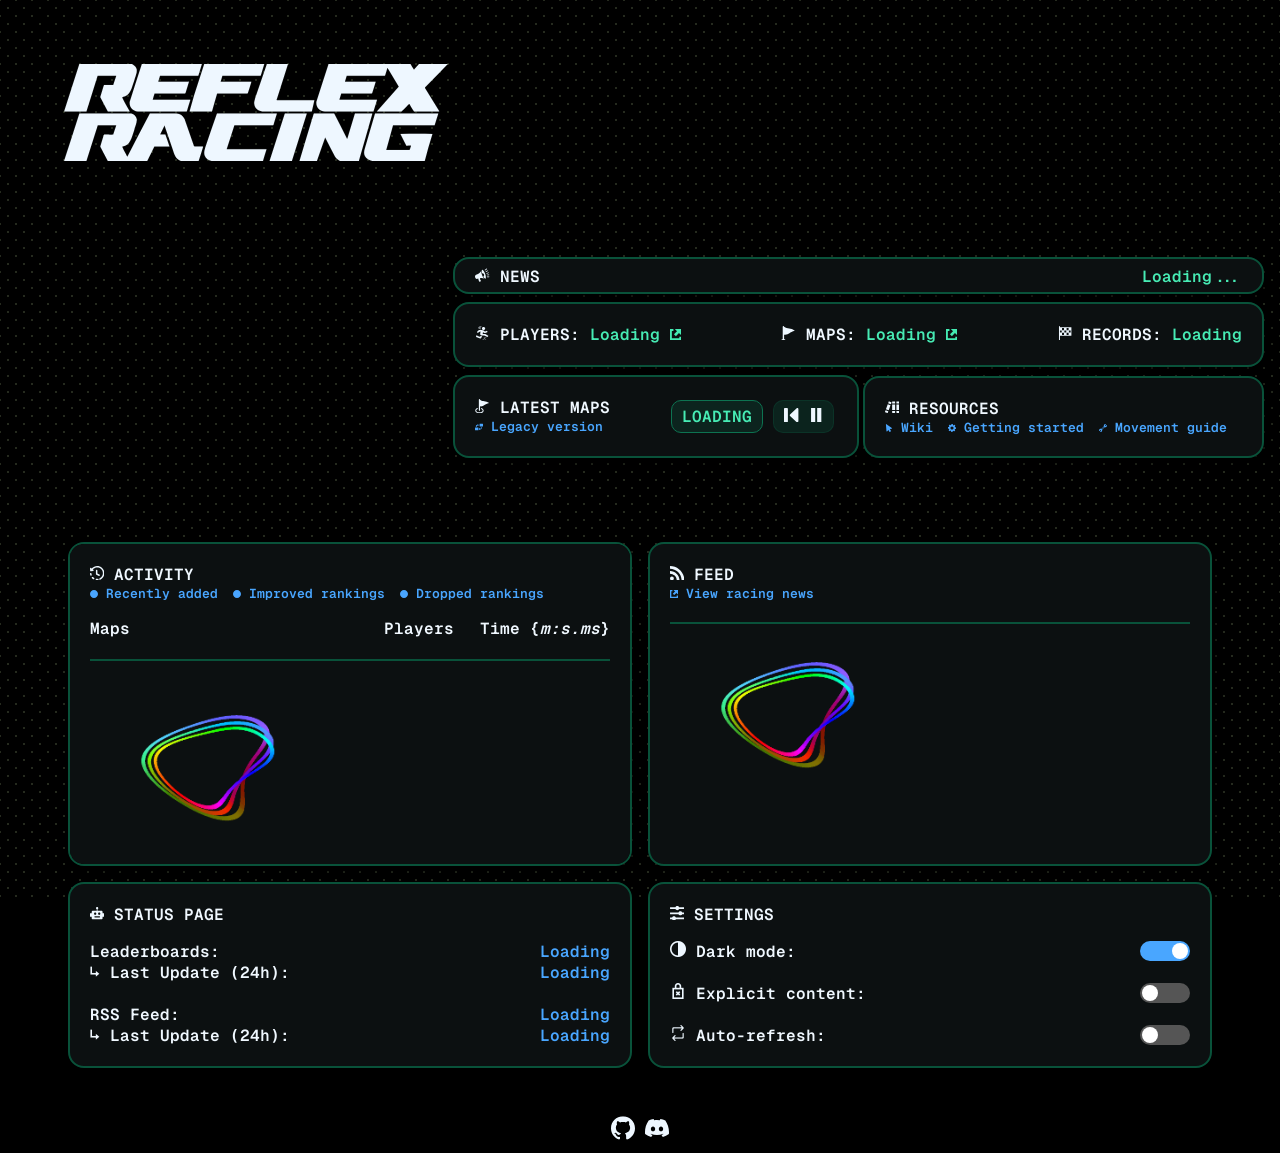
==== commit b12c2246: "Updated auto refresh intervals" ====
--- a/leaderboards/index.htm
+++ b/leaderboards/index.htm
@@ -7,8 +7,8 @@
         <link rel="stylesheet" href="../bin/core/style.css?v=0.5">
         <link id="theme" rel="stylesheet" href="../bin/core/themedark.css?v=0.2">
         <script src="../bin/core/collection.js?v=0.4"></script>
-        <script src="../bin/core/leaderboards.js?v=0.6"></script>
-        <script src="../bin/core/content.js?v=0.2"></script>
+        <script src="../bin/core/leaderboards.js?v=0.7"></script>
+        <script src="../bin/core/content.js?v=0.3"></script>
         <title>Reflex Racing > Leaderboards</title>
     </head>
     <body style="cursor:default">
